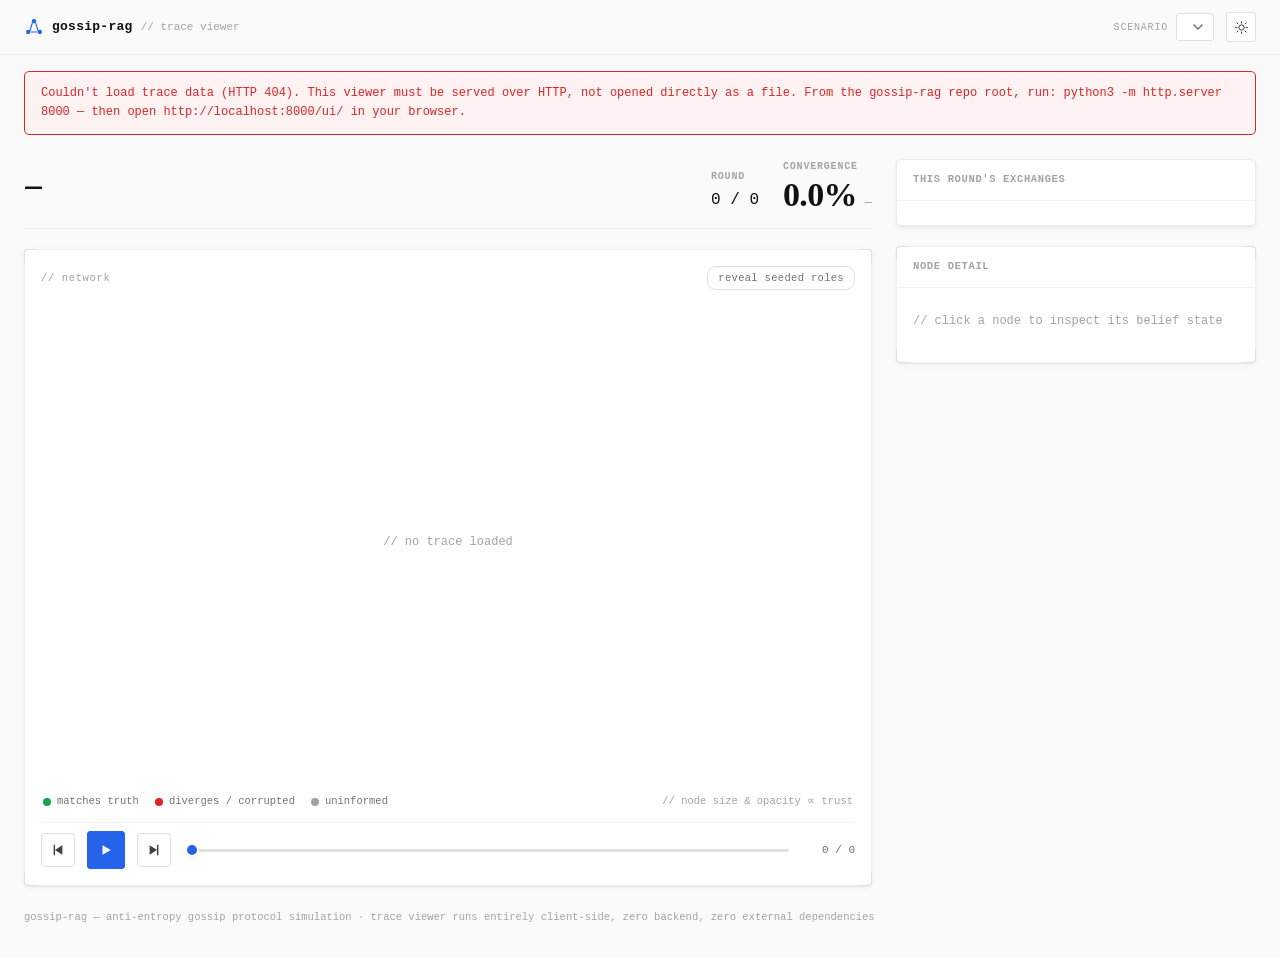
==== ui/index.html @ 041054b6 "Static web trace viewer: vanilla JS/Canvas force-directed graph, zero dependencies" ====
<!DOCTYPE html>
<html lang="en">
<head>
<meta charset="UTF-8" />
<meta name="viewport" content="width=device-width, initial-scale=1" />
<title>gossip-rag — trace viewer</title>
<meta name="description" content="Animated, explorable visualization of anti-entropy gossip protocol traces — watch trust-weighted reconciliation heal a peer-to-peer network toward the true fact." />
<link rel="icon" href="data:image/svg+xml,%3Csvg xmlns='http://www.w3.org/2000/svg' viewBox='0 0 24 24'%3E%3Ccircle cx='5' cy='18' r='2.6' fill='%232563eb'/%3E%3Ccircle cx='19' cy='18' r='2.6' fill='%232563eb'/%3E%3Ccircle cx='12' cy='5' r='2.6' fill='%232563eb'/%3E%3Cpath d='M7 17l3-10M17 17l-3-10M8 18h8' stroke='%232563eb' stroke-width='1.4' fill='none'/%3E%3C/svg%3E" />
<link rel="stylesheet" href="style.css" />
<script>
  // Set the theme before first paint to avoid a flash of the wrong theme.
  // Manual toggle (below, in app.js) persists the override to localStorage;
  // absent an override, this follows the OS-level prefers-color-scheme.
  (function () {
    try {
      var stored = localStorage.getItem("gossiprag-theme");
      var theme = stored || (window.matchMedia("(prefers-color-scheme: dark)").matches ? "dark" : "light");
      document.documentElement.setAttribute("data-theme", theme);
    } catch (e) {
      /* localStorage unavailable (e.g. file:// in some browsers) — fall back silently */
    }
  })();
</script>
</head>
<body>
<div class="app">

  <header class="topbar">
    <div class="topbar__brand">
      <svg class="topbar__mark" width="20" height="20" viewBox="0 0 24 24" aria-hidden="true">
        <circle cx="5" cy="18" r="2.6" fill="currentColor" />
        <circle cx="19" cy="18" r="2.6" fill="currentColor" />
        <circle cx="12" cy="5" r="2.6" fill="currentColor" />
        <path d="M7 17l3-10M17 17l-3-10M8 18h8" stroke="currentColor" stroke-width="1.4" fill="none" />
      </svg>
      <span class="topbar__name">gossip-rag</span>
      <span class="topbar__tagline">// trace viewer</span>
    </div>
    <div class="topbar__controls">
      <label class="scenario-picker">
        <span class="scenario-picker__label">scenario</span>
        <select id="scenarioSelect" class="scenario-picker__select" aria-label="Choose scenario trace"></select>
      </label>
      <button id="themeToggle" class="icon-btn" type="button" aria-label="Toggle light/dark theme" title="Toggle theme (t)">
        <svg class="icon-sun" viewBox="0 0 24 24" aria-hidden="true">
          <circle cx="12" cy="12" r="4.2" fill="none" stroke="currentColor" stroke-width="1.6" />
          <g stroke="currentColor" stroke-width="1.6" stroke-linecap="round">
            <path d="M12 2.5v2.4M12 19.1v2.4M4.6 4.6l1.7 1.7M17.7 17.7l1.7 1.7M2.5 12h2.4M19.1 12h2.4M4.6 19.4l1.7-1.7M17.7 6.3l1.7-1.7" />
          </g>
        </svg>
        <svg class="icon-moon" viewBox="0 0 24 24" aria-hidden="true">
          <path d="M20 14.2A8.3 8.3 0 1 1 9.8 4a6.6 6.6 0 0 0 10.2 10.2z" fill="none" stroke="currentColor" stroke-width="1.6" stroke-linejoin="round" />
        </svg>
      </button>
    </div>
  </header>

  <div id="errorBanner" class="error-banner" hidden role="alert">
    <span id="errorBannerText"></span>
  </div>

  <main class="layout">
    <section class="col-main">

      <div class="statsbar">
        <div class="statsbar__meta">
          <h1 class="statsbar__title" id="scenarioTitle">—</h1>
          <p class="statsbar__desc" id="scenarioDesc"></p>
          <p class="statsbar__claim" id="scenarioClaim"></p>
          <p class="statsbar__caption" id="scenarioCaption"></p>
        </div>
        <div class="statsbar__readout">
          <div class="stat">
            <span class="stat__label">round</span>
            <span class="stat__value" id="roundValue">0 / 0</span>
          </div>
          <div class="stat stat--big">
            <span class="stat__label">convergence</span>
            <div class="stat__row">
              <span class="stat__value--display" id="convergenceValue">0.0%</span>
              <span class="trend trend--neutral" id="trendValue">—</span>
            </div>
          </div>
        </div>
      </div>

      <section class="graph-panel bracket-frame" aria-label="Gossip network graph">
        <i class="bf-corner bf-corner--tl" aria-hidden="true"></i>
        <i class="bf-corner bf-corner--tr" aria-hidden="true"></i>
        <i class="bf-corner bf-corner--bl" aria-hidden="true"></i>
        <i class="bf-corner bf-corner--br" aria-hidden="true"></i>

        <div class="graph-panel__head">
          <span class="graph-panel__label">// network</span>
          <button id="revealBtn" class="chip-btn" type="button" aria-pressed="false">reveal seeded roles</button>
        </div>

        <div class="graph-panel__canvas-wrap">
          <canvas id="graphCanvas" role="img" aria-label="Gossip network graph, no trace loaded yet"></canvas>
          <div class="graph-panel__loading" id="graphLoading">loading trace…</div>
        </div>

        <div class="legend">
          <span class="legend__item"><i class="legend__dot legend__dot--green"></i>matches truth</span>
          <span class="legend__item"><i class="legend__dot legend__dot--red"></i>diverges / corrupted</span>
          <span class="legend__item"><i class="legend__dot legend__dot--gray"></i>uninformed</span>
          <span class="legend__note">// node size &amp; opacity ∝ trust</span>
        </div>

        <div class="transport">
          <button id="stepBackBtn" class="transport__btn" type="button" aria-label="Step back one round">
            <svg viewBox="0 0 16 16" aria-hidden="true"><rect x="3" y="2" width="1.6" height="12" fill="currentColor" /><path d="M13 2.5v11L4.5 8z" fill="currentColor" /></svg>
          </button>
          <button id="playBtn" class="transport__btn transport__btn--primary" type="button" aria-label="Play" aria-pressed="false">
            <svg id="playIcon" viewBox="0 0 16 16" aria-hidden="true"><path d="M4 2.5v11L13.5 8z" fill="currentColor" /></svg>
            <svg id="pauseIcon" viewBox="0 0 16 16" aria-hidden="true" hidden><rect x="3.5" y="2.5" width="3" height="11" fill="currentColor" /><rect x="9.5" y="2.5" width="3" height="11" fill="currentColor" /></svg>
          </button>
          <button id="stepFwdBtn" class="transport__btn" type="button" aria-label="Step forward one round">
            <svg viewBox="0 0 16 16" aria-hidden="true"><rect x="11.4" y="2" width="1.6" height="12" fill="currentColor" /><path d="M3 2.5v11L11.5 8z" fill="currentColor" /></svg>
          </button>
          <input id="scrubInput" class="transport__scrub" type="range" min="0" max="0" step="1" value="0" aria-label="Scrub to round" />
          <span class="transport__roundlabel" id="transportRoundLabel">0 / 0</span>
        </div>
      </section>
    </section>

    <aside class="col-side">
      <section class="round-log card">
        <div class="card__head">
          <span class="card__label">this round's exchanges</span>
        </div>
        <ol class="round-log__list" id="roundLogList"></ol>
      </section>

      <section class="detail-panel bracket-frame">
        <i class="bf-corner bf-corner--tl" aria-hidden="true"></i>
        <i class="bf-corner bf-corner--tr" aria-hidden="true"></i>
        <i class="bf-corner bf-corner--bl" aria-hidden="true"></i>
        <i class="bf-corner bf-corner--br" aria-hidden="true"></i>
        <div class="card__head">
          <span class="card__label">node detail</span>
          <button id="detailCloseBtn" class="icon-btn" type="button" aria-label="Close node detail" hidden>
            <svg viewBox="0 0 16 16" aria-hidden="true"><path d="M3.5 3.5l9 9M12.5 3.5l-9 9" stroke="currentColor" stroke-width="1.6" stroke-linecap="round" /></svg>
          </button>
        </div>
        <div class="detail-panel__body" id="detailBody">
          <p class="detail-empty">// click a node to inspect its belief state</p>
        </div>
      </section>
    </aside>
  </main>

  <p class="footer">gossip-rag — anti-entropy gossip protocol simulation · trace viewer runs entirely client-side, zero backend, zero external dependencies</p>
</div>

<script src="force-layout.js"></script>
<script src="graph-view.js"></script>
<script src="app.js"></script>
</body>
</html>
---- ui/style.css ----
/* ==========================================================================
   gossip-rag trace viewer — "Calm Console" design language
   Tokens below are reused verbatim from the companion portfolio site this
   project pairs with. Quiet, restrained, instrument-panel aesthetic:
   thin hairlines, muted semantic color, no gradients/glow/bounce.
   ========================================================================== */

:root {
  --font-sans: "Inter", -apple-system, BlinkMacSystemFont, system-ui, sans-serif;
  --font-display: "Fraunces", "Iowan Old Style", Georgia, serif;
  --font-mono: "JetBrains Mono", ui-monospace, "SF Mono", Menlo, monospace;

  --bg: #fafafa; --bg-2: #f4f5f7; --surface: #ffffff; --surface-2: #f5f5f5;
  --border: #ebebeb; --border-strong: #e0e0e0; --line: #f0f0f0;
  --text: #111111; --text-2: #404040; --text-3: #737373; --text-4: #a3a3a3;
  --accent: #2563eb; --accent-hover: #1d4ed8; --accent-subtle: #dbeafe; --accent-ghost: rgba(37,99,235,0.08);
  --green: #16a34a; --green-subtle: #f0fdf4;
  --amber: #b45309; --amber-subtle: #fef8ec;
  --red: #dc2626; --red-subtle: #fef2f2;
  --radius: 5px; --radius-sm: 3px; --radius-lg: 9px;
  --shadow-sm: 0 1px 2px rgba(17,17,17,0.04), 0 2px 6px rgba(17,17,17,0.05);

  /* spacing scale — not part of the shared token set, defined locally for
     internal rhythm/consistency across this app's own layout */
  --space-1: 4px; --space-2: 8px; --space-3: 12px; --space-4: 16px;
  --space-5: 20px; --space-6: 24px; --space-8: 32px;

  --t-fast: 150ms ease-out;
  --t-med: 220ms ease-out;
}

html[data-theme="dark"] {
  --bg: #0c0d10; --bg-2: #0e0f13; --surface: #15161b; --surface-2: #1a1c22;
  --border: #262932; --border-strong: #333743; --line: #20232b;
  --text: #f2f3f5; --text-2: #c3c7d0; --text-3: #9297a3; --text-4: #666b77;
  --accent: #6191ff; --accent-hover: #83a8ff; --accent-subtle: rgba(97,145,255,0.16); --accent-ghost: rgba(97,145,255,0.1);
  --green: #4ade80; --green-subtle: rgba(74,222,128,0.12);
  --amber: #fbbf24; --amber-subtle: rgba(251,191,36,0.12);
  --red: #f87171; --red-subtle: rgba(248,113,113,0.12);
  --shadow-sm: 0 1px 3px rgba(0,0,0,0.4);
}

/* Respect prefers-color-scheme by default when the user hasn't overridden
   via the toggle (inline boot script sets data-theme before first paint;
   this block only matters if JS is unavailable). */
@media (prefers-color-scheme: dark) {
  :root:not([data-theme="light"]) {
    --bg: #0c0d10; --bg-2: #0e0f13; --surface: #15161b; --surface-2: #1a1c22;
    --border: #262932; --border-strong: #333743; --line: #20232b;
    --text: #f2f3f5; --text-2: #c3c7d0; --text-3: #9297a3; --text-4: #666b77;
    --accent: #6191ff; --accent-hover: #83a8ff; --accent-subtle: rgba(97,145,255,0.16); --accent-ghost: rgba(97,145,255,0.1);
    --green: #4ade80; --green-subtle: rgba(74,222,128,0.12);
    --amber: #fbbf24; --amber-subtle: rgba(251,191,36,0.12);
    --red: #f87171; --red-subtle: rgba(248,113,113,0.12);
    --shadow-sm: 0 1px 3px rgba(0,0,0,0.4);
  }
}

/* ==========================================================================
   Reset + base
   ========================================================================== */

*, *::before, *::after { box-sizing: border-box; }
html, body { height: 100%; }
body {
  margin: 0;
  background: var(--bg);
  color: var(--text);
  font-family: var(--font-sans);
  font-size: 14px;
  line-height: 1.5;
  -webkit-font-smoothing: antialiased;
  transition: background var(--t-med), color var(--t-med);
}
h1, h2, h3, p, ol, ul { margin: 0; }
button, select, input { font-family: inherit; color: inherit; }
button { cursor: pointer; }

/* The `hidden` attribute must always win over component display classes —
   without this, any ".foo[hidden]" element where .foo sets its own
   `display` ties the UA [hidden] rule on specificity and (being
   author-origin) beats it, silently un-hiding the element. */
[hidden] { display: none !important; }
svg { display: block; }

:focus-visible {
  outline: 2px solid var(--accent);
  outline-offset: 2px;
}

/* ==========================================================================
   Topbar
   ========================================================================== */

.topbar {
  position: sticky;
  top: 0;
  z-index: 20;
  display: flex;
  align-items: center;
  justify-content: space-between;
  gap: var(--space-4);
  padding: var(--space-3) var(--space-6);
  background: var(--bg);
  border-bottom: 1px solid var(--border);
}

.topbar__brand { display: flex; align-items: baseline; gap: var(--space-2); }
.topbar__mark { color: var(--accent); flex-shrink: 0; align-self: center; }
.topbar__name {
  font-family: var(--font-mono);
  font-weight: 600;
  font-size: 13px;
  letter-spacing: 0.02em;
  color: var(--text);
}
.topbar__tagline {
  font-family: var(--font-mono);
  font-size: 11px;
  color: var(--text-4);
}

.topbar__controls { display: flex; align-items: center; gap: var(--space-3); min-width: 0; flex-shrink: 1; }

.scenario-picker { display: flex; align-items: center; gap: var(--space-2); min-width: 0; }
.scenario-picker__label {
  font-family: var(--font-mono);
  font-size: 10px;
  letter-spacing: 0.08em;
  text-transform: uppercase;
  color: var(--text-4);
  flex-shrink: 0;
}
.scenario-picker__select {
  appearance: none; -webkit-appearance: none;
  background-color: var(--surface);
  background-image: url("data:image/svg+xml,%3Csvg xmlns='http://www.w3.org/2000/svg' width='10' height='6'%3E%3Cpath d='M1 1l4 4 4-4' stroke='%23737373' stroke-width='1.5' fill='none' stroke-linecap='round' stroke-linejoin='round'/%3E%3C/svg%3E");
  background-repeat: no-repeat;
  background-position: right 10px center;
  border: 1px solid var(--border-strong);
  border-radius: var(--radius-sm);
  padding: 6px 26px 6px 10px;
  font-family: var(--font-mono);
  font-size: 12px;
  color: var(--text);
  width: 100%;
  min-width: 0;
  max-width: 280px;
  overflow: hidden;
  white-space: nowrap;
  text-overflow: ellipsis;
  transition: border-color var(--t-fast);
}
@media (max-width: 640px) {
  .scenario-picker__select { max-width: 150px; }
  .topbar__tagline { display: none; }
}
.scenario-picker__select:hover { border-color: var(--text-4); }

.icon-btn {
  display: inline-flex;
  align-items: center;
  justify-content: center;
  width: 30px;
  height: 30px;
  background: var(--surface);
  border: 1px solid var(--border-strong);
  border-radius: var(--radius-sm);
  color: var(--text-2);
  transition: background var(--t-fast), border-color var(--t-fast), color var(--t-fast);
}
.icon-btn:hover { background: var(--surface-2); border-color: var(--text-4); color: var(--text); }
.icon-btn svg { width: 15px; height: 15px; }

.icon-moon { display: none; }
html[data-theme="dark"] .icon-sun { display: none; }
html[data-theme="dark"] .icon-moon { display: block; }

/* ==========================================================================
   Error banner
   ========================================================================== */

.error-banner {
  display: flex;
  align-items: baseline;
  gap: var(--space-2);
  margin: var(--space-4) var(--space-6) 0;
  padding: var(--space-3) var(--space-4);
  background: var(--red-subtle);
  border: 1px solid var(--red);
  border-radius: var(--radius);
  color: var(--red);
  font-family: var(--font-mono);
  font-size: 12px;
  line-height: 1.6;
}
.error-banner[hidden] { display: none; }
.error-banner strong { font-weight: 700; }

/* ==========================================================================
   Layout
   ========================================================================== */

.layout {
  display: grid;
  grid-template-columns: 1fr 360px;
  gap: var(--space-6);
  max-width: 1440px;
  margin: 0 auto;
  padding: var(--space-6);
  align-items: start;
}

.col-main { display: flex; flex-direction: column; gap: var(--space-5); min-width: 0; }
.col-side { display: flex; flex-direction: column; gap: var(--space-5); min-width: 0; }

@media (max-width: 960px) {
  .layout { grid-template-columns: 1fr; padding: var(--space-4); }
}

/* ==========================================================================
   Stats bar
   ========================================================================== */

.statsbar {
  display: flex;
  flex-wrap: wrap;
  align-items: flex-end;
  justify-content: space-between;
  gap: var(--space-6);
  padding-bottom: var(--space-4);
  border-bottom: 1px solid var(--border);
}

.statsbar__meta { min-width: 0; max-width: 620px; }
.statsbar__title {
  font-family: var(--font-sans);
  font-weight: 700;
  font-size: 19px;
  letter-spacing: -0.01em;
  color: var(--text);
}
.statsbar__desc {
  margin-top: var(--space-2);
  font-size: 13px;
  color: var(--text-2);
  line-height: 1.6;
}
.statsbar__claim {
  margin-top: var(--space-3);
  font-family: var(--font-mono);
  font-size: 11.5px;
  color: var(--text-3);
}
.statsbar__claim b { color: var(--text-2); font-weight: 500; }
.statsbar__claim .truth { color: var(--green); }
.statsbar__claim .corrupted { color: var(--red); }
.statsbar__caption {
  margin-top: var(--space-2);
  font-family: var(--font-mono);
  font-size: 10.5px;
  letter-spacing: 0.03em;
  color: var(--text-4);
}

.statsbar__readout { display: flex; align-items: flex-end; gap: var(--space-6); flex-shrink: 0; }

.stat { display: flex; flex-direction: column; gap: 4px; }
.stat__label {
  font-family: var(--font-mono);
  font-size: 10px;
  font-weight: 600;
  letter-spacing: 0.08em;
  text-transform: uppercase;
  color: var(--text-4);
}
.stat__value {
  font-family: var(--font-mono);
  font-size: 16px;
  font-weight: 500;
  color: var(--text);
  font-feature-settings: "tnum";
}
.stat--big { align-items: flex-start; }
.stat__value--display {
  font-family: var(--font-display);
  font-weight: 600;
  font-size: 34px;
  letter-spacing: -0.02em;
  line-height: 1;
  color: var(--text);
}
.stat--big .stat__row { display: flex; align-items: baseline; gap: var(--space-2); }

.trend {
  font-family: var(--font-mono);
  font-size: 12px;
  font-weight: 500;
  font-feature-settings: "tnum";
}
.trend--up { color: var(--green); }
.trend--down { color: var(--red); }
.trend--neutral { color: var(--text-4); }

/* ==========================================================================
   Bracket-frame motif — small L-shaped "scan target" corner ticks.
   Used deliberately in exactly two places (graph panel + detail panel) —
   not sprinkled everywhere.
   ========================================================================== */

.bracket-frame {
  position: relative;
  background: var(--surface);
  border: 1px solid var(--line);
  border-radius: var(--radius);
  box-shadow: var(--shadow-sm);
}
.bf-corner { position: absolute; width: 14px; height: 14px; pointer-events: none; }
.bf-corner--tl { top: -1px; left: -1px; border-top: 1.5px solid var(--border-strong); border-left: 1.5px solid var(--border-strong); border-top-left-radius: 4px; }
.bf-corner--tr { top: -1px; right: -1px; border-top: 1.5px solid var(--border-strong); border-right: 1.5px solid var(--border-strong); border-top-right-radius: 4px; }
.bf-corner--bl { bottom: -1px; left: -1px; border-bottom: 1.5px solid var(--border-strong); border-left: 1.5px solid var(--border-strong); border-bottom-left-radius: 4px; }
.bf-corner--br { bottom: -1px; right: -1px; border-bottom: 1.5px solid var(--border-strong); border-right: 1.5px solid var(--border-strong); border-bottom-right-radius: 4px; }

/* ==========================================================================
   Graph panel
   ========================================================================== */

.graph-panel { padding: var(--space-4); display: flex; flex-direction: column; gap: var(--space-3); }

.graph-panel__head { display: flex; align-items: center; justify-content: space-between; gap: var(--space-3); }
.graph-panel__label {
  font-family: var(--font-mono);
  font-size: 10.5px;
  letter-spacing: 0.06em;
  color: var(--text-4);
}

.chip-btn {
  display: inline-flex;
  align-items: center;
  gap: 6px;
  padding: 5px 10px;
  background: var(--surface);
  border: 1px solid var(--border-strong);
  border-radius: var(--radius-lg);
  font-family: var(--font-mono);
  font-size: 10.5px;
  letter-spacing: 0.03em;
  color: var(--text-3);
  transition: background var(--t-fast), border-color var(--t-fast), color var(--t-fast);
}
.chip-btn:hover { border-color: var(--text-4); color: var(--text-2); }
.chip-btn[aria-pressed="true"] {
  background: var(--accent-ghost);
  border-color: var(--accent);
  color: var(--accent);
}

.graph-panel__canvas-wrap {
  position: relative;
  width: 100%;
  height: 480px;
  border-radius: var(--radius-sm);
  overflow: hidden;
  background: var(--surface);
}
#graphCanvas { display: block; width: 100%; height: 100%; }

@media (max-width: 960px) {
  .graph-panel__canvas-wrap { height: 380px; }
}

.graph-panel__loading {
  position: absolute;
  inset: 0;
  display: flex;
  align-items: center;
  justify-content: center;
  font-family: var(--font-mono);
  font-size: 11px;
  letter-spacing: 0.05em;
  color: var(--text-4);
  background: var(--surface);
  animation: softPulse 1.4s ease-in-out infinite;
}
.graph-panel__loading[hidden] { display: none; }

@keyframes softPulse { 0%, 100% { opacity: 0.5; } 50% { opacity: 1; } }

/* legend */
.legend { display: flex; flex-wrap: wrap; align-items: center; gap: var(--space-4); padding: 0 2px; }
.legend__item {
  display: inline-flex;
  align-items: center;
  gap: 6px;
  font-family: var(--font-mono);
  font-size: 10.5px;
  color: var(--text-3);
}
.legend__dot { width: 8px; height: 8px; border-radius: 50%; flex-shrink: 0; }
.legend__dot--green { background: var(--green); }
.legend__dot--red { background: var(--red); }
.legend__dot--gray { background: var(--text-4); }
.legend__note { margin-left: auto; font-family: var(--font-mono); font-size: 10.5px; color: var(--text-4); }

/* ==========================================================================
   Transport (playback controls)
   ========================================================================== */

.transport { display: flex; align-items: center; gap: var(--space-3); padding-top: var(--space-2); border-top: 1px solid var(--line); }

.transport__btn {
  display: inline-flex;
  align-items: center;
  justify-content: center;
  width: 34px;
  height: 34px;
  flex-shrink: 0;
  background: var(--surface);
  border: 1px solid var(--border-strong);
  border-radius: var(--radius-sm);
  color: var(--text-2);
  transition: background var(--t-fast), border-color var(--t-fast), transform var(--t-fast);
}
.transport__btn:hover:not(:disabled) { background: var(--surface-2); border-color: var(--text-4); }
.transport__btn:active:not(:disabled) { transform: scale(0.94); }
.transport__btn:disabled { opacity: 0.35; cursor: default; }
.transport__btn svg { width: 14px; height: 14px; }

.transport__btn--primary {
  width: 38px; height: 38px;
  background: var(--accent);
  border-color: var(--accent);
  color: #fff;
}
.transport__btn--primary:hover:not(:disabled) { background: var(--accent-hover); border-color: var(--accent-hover); }

.transport__scrub {
  flex: 1;
  min-width: 0;
  -webkit-appearance: none;
  appearance: none;
  height: 3px;
  background: var(--border-strong);
  border-radius: 2px;
  outline-offset: 6px;
}
.transport__scrub::-webkit-slider-thumb {
  -webkit-appearance: none;
  width: 14px; height: 14px;
  border-radius: 50%;
  background: var(--accent);
  border: 2px solid var(--surface);
  box-shadow: var(--shadow-sm);
  cursor: pointer;
  transition: transform var(--t-fast);
}
.transport__scrub::-webkit-slider-thumb:hover { transform: scale(1.15); }
.transport__scrub::-moz-range-thumb {
  width: 14px; height: 14px;
  border-radius: 50%;
  background: var(--accent);
  border: 2px solid var(--surface);
  box-shadow: var(--shadow-sm);
  cursor: pointer;
}
.transport__scrub::-moz-range-track { height: 3px; background: var(--border-strong); border-radius: 2px; }

.transport__roundlabel {
  flex-shrink: 0;
  font-family: var(--font-mono);
  font-size: 11px;
  color: var(--text-3);
  min-width: 52px;
  text-align: right;
  font-feature-settings: "tnum";
}

/* ==========================================================================
   Cards (round log / detail panel shared chrome)
   ========================================================================== */

.card { background: var(--surface); border: 1px solid var(--border); border-radius: var(--radius); box-shadow: var(--shadow-sm); }

.card__head {
  display: flex;
  align-items: center;
  justify-content: space-between;
  gap: var(--space-2);
  padding: var(--space-3) var(--space-4);
  border-bottom: 1px solid var(--line);
}
.card__label {
  font-family: var(--font-mono);
  font-size: 10.5px;
  font-weight: 600;
  letter-spacing: 0.06em;
  text-transform: uppercase;
  color: var(--text-4);
}

/* ==========================================================================
   Round log
   ========================================================================== */

.round-log__list { list-style: none; padding: var(--space-2) var(--space-4) var(--space-4); display: flex; flex-direction: column; gap: var(--space-3); max-height: 220px; overflow-y: auto; }
.round-log__item { display: flex; flex-direction: column; gap: 2px; }
.round-log__edge {
  font-family: var(--font-mono);
  font-size: 11.5px;
  font-weight: 600;
  color: var(--text);
}
.round-log__outcome { font-size: 12px; color: var(--text-3); line-height: 1.5; }
.round-log__empty { padding: var(--space-2) var(--space-4) var(--space-4); font-family: var(--font-mono); font-size: 11.5px; color: var(--text-4); }

/* ==========================================================================
   Detail panel
   ========================================================================== */

.detail-panel { display: flex; flex-direction: column; }
.detail-panel__body { padding: var(--space-4); display: flex; flex-direction: column; gap: var(--space-4); }

.detail-empty {
  font-family: var(--font-mono);
  font-size: 12px;
  color: var(--text-4);
  padding: var(--space-2) 0 var(--space-4);
}

.detail-id-row { display: flex; align-items: center; justify-content: space-between; }
.detail-id { font-family: var(--font-mono); font-weight: 700; font-size: 20px; color: var(--text); }
.detail-role { font-family: var(--font-mono); font-size: 10.5px; letter-spacing: 0.04em; color: var(--text-4); text-transform: uppercase; }

.detail-value-block { display: flex; flex-direction: column; gap: 6px; }
.detail-label { font-family: var(--font-mono); font-size: 10px; letter-spacing: 0.08em; text-transform: uppercase; color: var(--text-4); }
.badge {
  display: inline-flex;
  align-self: flex-start;
  align-items: center;
  padding: 4px 10px;
  border-radius: var(--radius-sm);
  font-family: var(--font-mono);
  font-size: 13px;
  font-weight: 500;
}
.badge--green { background: var(--green-subtle); color: var(--green); }
.badge--red { background: var(--red-subtle); color: var(--red); }
.badge--gray { background: var(--surface-2); color: var(--text-4); }

.meter-row { display: flex; flex-direction: column; gap: 6px; }
.meter-row__top { display: flex; align-items: baseline; justify-content: space-between; }
.meter-row__value { font-family: var(--font-mono); font-size: 12px; color: var(--text-2); font-feature-settings: "tnum"; }
.meter { height: 5px; background: var(--surface-2); border-radius: var(--radius-sm); overflow: hidden; }
.meter__fill { height: 100%; background: var(--accent); border-radius: var(--radius-sm); transition: width var(--t-med), background var(--t-med); }

.provenance-list {
  list-style: none;
  display: flex;
  flex-direction: column;
  gap: 8px;
  border-left: 1.5px solid var(--line);
  padding-left: var(--space-3);
}
.provenance-list li {
  display: flex;
  gap: 8px;
  font-size: 12px;
  color: var(--text-2);
  line-height: 1.5;
}
.provenance-list .idx {
  font-family: var(--font-mono);
  font-size: 10.5px;
  color: var(--accent);
  flex-shrink: 0;
  min-width: 16px;
}

.detail-docs { display: flex; flex-direction: column; gap: 4px; }
.detail-docs__item { font-family: var(--font-mono); font-size: 11.5px; color: var(--text-3); }

/* ==========================================================================
   Footer
   ========================================================================== */

.footer {
  max-width: 1440px;
  margin: 0 auto;
  padding: 0 var(--space-6) var(--space-8);
  font-family: var(--font-mono);
  font-size: 10.5px;
  color: var(--text-4);
}

/* ==========================================================================
   Reduced motion
   ========================================================================== */

@media (prefers-reduced-motion: reduce) {
  * { animation-duration: 0.01ms !important; animation-iteration-count: 1 !important; transition-duration: 0.01ms !important; }
}
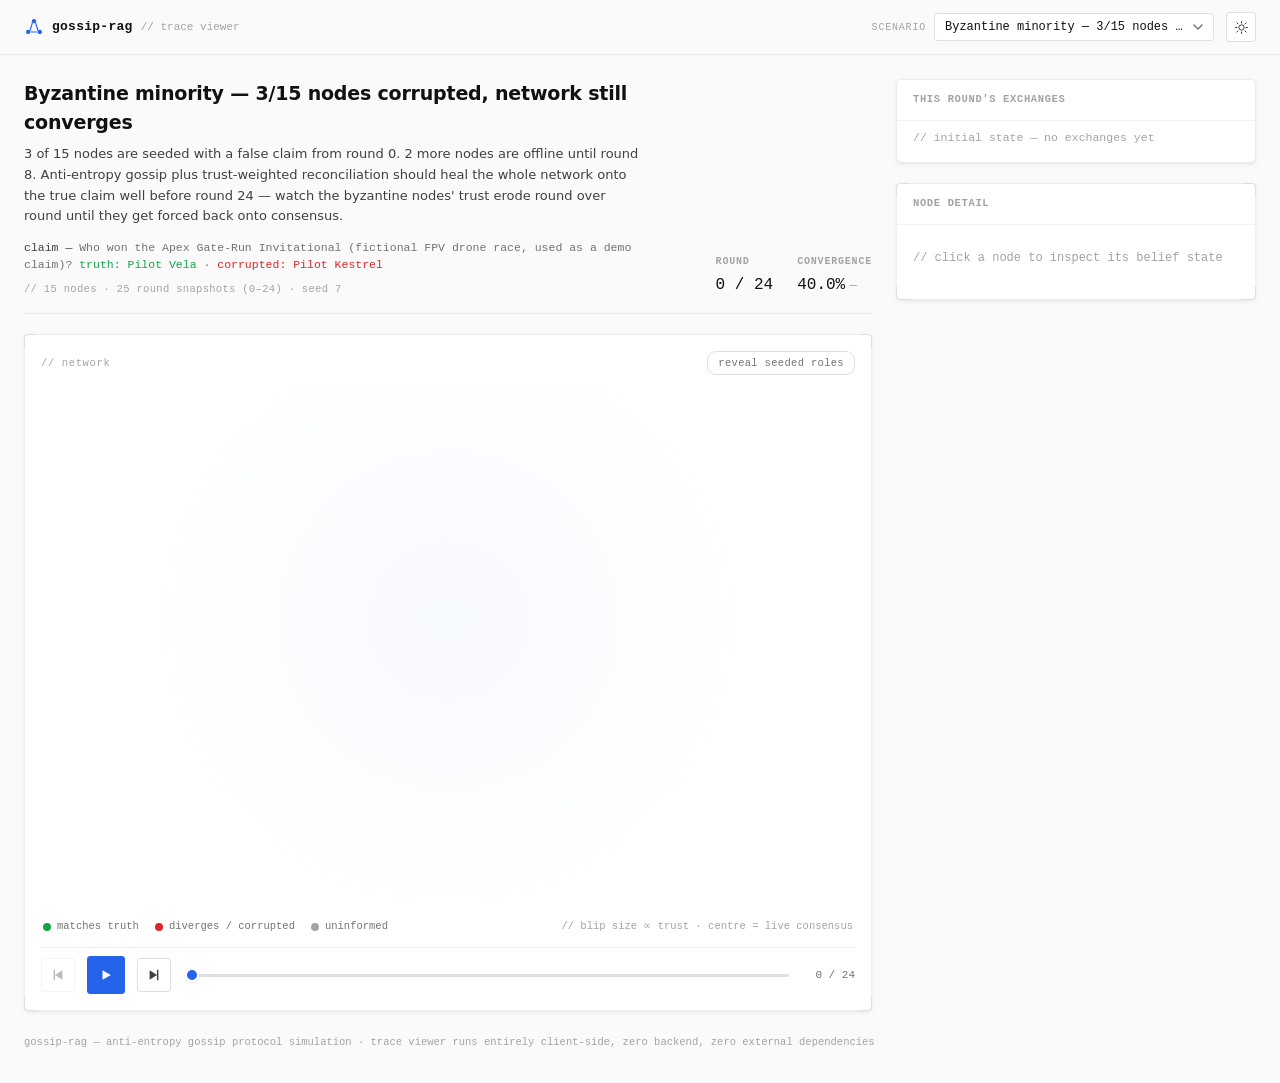
==== commit 709d7e2e: "Redesign the trace viewer as a consensus scope Replace the force-directed blob with a radial surveil" ====
--- a/ui/index.html
+++ b/ui/index.html
@@ -74,10 +74,10 @@
             <span class="stat__label">round</span>
             <span class="stat__value" id="roundValue">0 / 0</span>
           </div>
-          <div class="stat stat--big">
+          <div class="stat">
             <span class="stat__label">convergence</span>
             <div class="stat__row">
-              <span class="stat__value--display" id="convergenceValue">0.0%</span>
+              <span class="stat__value" id="convergenceValue">0.0%</span>
               <span class="trend trend--neutral" id="trendValue">—</span>
             </div>
           </div>
@@ -104,7 +104,7 @@
           <span class="legend__item"><i class="legend__dot legend__dot--green"></i>matches truth</span>
           <span class="legend__item"><i class="legend__dot legend__dot--red"></i>diverges / corrupted</span>
           <span class="legend__item"><i class="legend__dot legend__dot--gray"></i>uninformed</span>
-          <span class="legend__note">// node size &amp; opacity ∝ trust</span>
+          <span class="legend__note">// blip size ∝ trust · centre = live consensus</span>
         </div>
 
         <div class="transport">
@@ -153,7 +153,6 @@
   <p class="footer">gossip-rag — anti-entropy gossip protocol simulation · trace viewer runs entirely client-side, zero backend, zero external dependencies</p>
 </div>
 
-<script src="force-layout.js"></script>
 <script src="graph-view.js"></script>
 <script src="app.js"></script>
 </body>
--- a/ui/style.css
+++ b/ui/style.css
@@ -359,10 +359,12 @@
 .graph-panel__canvas-wrap {
   position: relative;
   width: 100%;
-  height: 480px;
+  height: 520px;
   border-radius: var(--radius-sm);
   overflow: hidden;
-  background: var(--surface);
+  background:
+    radial-gradient(circle at 50% 45%, color-mix(in srgb, var(--accent) 4%, transparent), transparent 60%),
+    var(--surface);
 }
 #graphCanvas { display: block; width: 100%; height: 100%; }
 
@@ -512,7 +514,21 @@
   color: var(--text);
 }
 .round-log__outcome { font-size: 12px; color: var(--text-3); line-height: 1.5; }
-.round-log__empty { padding: var(--space-2) var(--space-4) var(--space-4); font-family: var(--font-mono); font-size: 11.5px; color: var(--text-4); }
+.round-log__empty { font-family: var(--font-mono); font-size: 11.5px; color: var(--text-4); }
+
+/* meaningful changes get a leading colored dot + a slightly stronger row */
+.round-log__item--change { position: relative; padding-left: 16px; }
+.round-log__item--change .round-log__dot {
+  position: absolute; left: 2px; top: 5px; width: 7px; height: 7px; border-radius: 50%;
+}
+.round-log__item--adopt .round-log__dot,
+.round-log__item--switch .round-log__dot,
+.round-log__item--forced .round-log__dot { background: var(--green); }
+.round-log__item--switch .round-log__dot { box-shadow: 0 0 0 2px color-mix(in srgb, var(--green) 30%, transparent); }
+.round-log__item--change .round-log__outcome { color: var(--text-2); }
+.round-log__item--reject { padding-left: 16px; opacity: 0.72; }
+.round-log__item--reject .round-log__edge { color: var(--text-3); font-weight: 500; }
+.round-log__summary { font-family: var(--font-mono); font-size: 11px; color: var(--text-4); padding-top: 2px; }
 
 /* ==========================================================================
    Detail panel
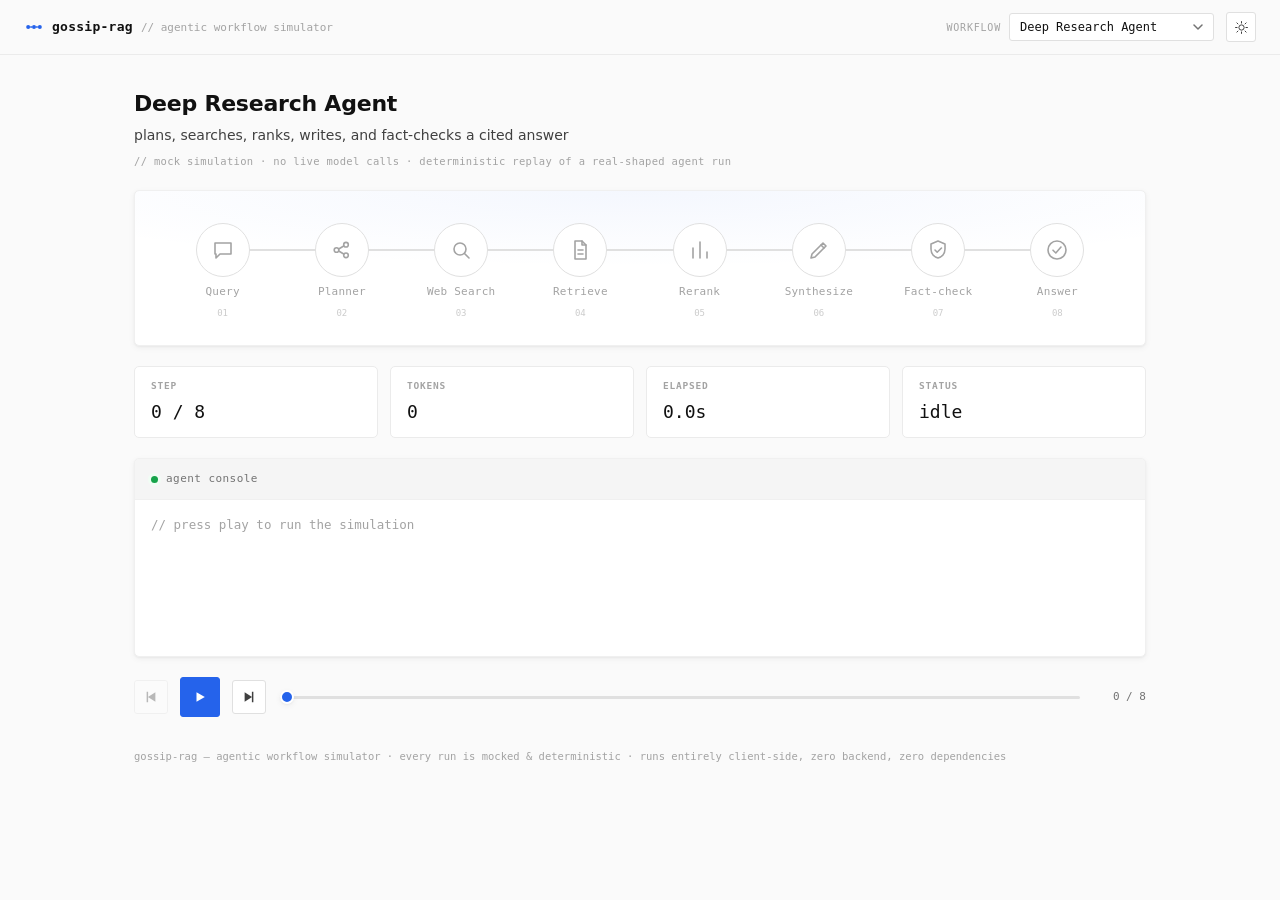
==== commit 9b17bf00: "Pivot to an agentic-AI workflow simulator Replace the abstract network/consensus visualization with " ====
--- a/ui/index.html
+++ b/ui/index.html
@@ -3,22 +3,17 @@
 <head>
 <meta charset="UTF-8" />
 <meta name="viewport" content="width=device-width, initial-scale=1" />
-<title>gossip-rag — trace viewer</title>
-<meta name="description" content="Animated, explorable visualization of anti-entropy gossip protocol traces — watch trust-weighted reconciliation heal a peer-to-peer network toward the true fact." />
-<link rel="icon" href="data:image/svg+xml,%3Csvg xmlns='http://www.w3.org/2000/svg' viewBox='0 0 24 24'%3E%3Ccircle cx='5' cy='18' r='2.6' fill='%232563eb'/%3E%3Ccircle cx='19' cy='18' r='2.6' fill='%232563eb'/%3E%3Ccircle cx='12' cy='5' r='2.6' fill='%232563eb'/%3E%3Cpath d='M7 17l3-10M17 17l-3-10M8 18h8' stroke='%232563eb' stroke-width='1.4' fill='none'/%3E%3C/svg%3E" />
+<title>gossip-rag — agentic workflow simulator</title>
+<meta name="description" content="A mock agentic-AI workflow simulator: watch real-shaped agent pipelines (deep research, RAG Q&A, multi-agent code review) execute step by step. Fully mocked — no live model calls — deterministic replay." />
+<link rel="icon" href="data:image/svg+xml,%3Csvg xmlns='http://www.w3.org/2000/svg' viewBox='0 0 24 24'%3E%3Ccircle cx='5' cy='12' r='2.4' fill='%232563eb'/%3E%3Ccircle cx='12' cy='12' r='2.4' fill='%232563eb'/%3E%3Ccircle cx='19' cy='12' r='2.4' fill='%232563eb'/%3E%3Cpath d='M7.4 12h2.2M14.4 12h2.2' stroke='%232563eb' stroke-width='1.6'/%3E%3C/svg%3E" />
 <link rel="stylesheet" href="style.css" />
 <script>
-  // Set the theme before first paint to avoid a flash of the wrong theme.
-  // Manual toggle (below, in app.js) persists the override to localStorage;
-  // absent an override, this follows the OS-level prefers-color-scheme.
   (function () {
     try {
       var stored = localStorage.getItem("gossiprag-theme");
       var theme = stored || (window.matchMedia("(prefers-color-scheme: dark)").matches ? "dark" : "light");
       document.documentElement.setAttribute("data-theme", theme);
-    } catch (e) {
-      /* localStorage unavailable (e.g. file:// in some browsers) — fall back silently */
-    }
+    } catch (e) {}
   })();
 </script>
 </head>
@@ -28,18 +23,18 @@
   <header class="topbar">
     <div class="topbar__brand">
       <svg class="topbar__mark" width="20" height="20" viewBox="0 0 24 24" aria-hidden="true">
-        <circle cx="5" cy="18" r="2.6" fill="currentColor" />
-        <circle cx="19" cy="18" r="2.6" fill="currentColor" />
-        <circle cx="12" cy="5" r="2.6" fill="currentColor" />
-        <path d="M7 17l3-10M17 17l-3-10M8 18h8" stroke="currentColor" stroke-width="1.4" fill="none" />
+        <circle cx="5" cy="12" r="2.4" fill="currentColor" />
+        <circle cx="12" cy="12" r="2.4" fill="currentColor" />
+        <circle cx="19" cy="12" r="2.4" fill="currentColor" />
+        <path d="M7.4 12h2.2M14.4 12h2.2" stroke="currentColor" stroke-width="1.6" />
       </svg>
       <span class="topbar__name">gossip-rag</span>
-      <span class="topbar__tagline">// trace viewer</span>
+      <span class="topbar__tagline">// agentic workflow simulator</span>
     </div>
     <div class="topbar__controls">
       <label class="scenario-picker">
-        <span class="scenario-picker__label">scenario</span>
-        <select id="scenarioSelect" class="scenario-picker__select" aria-label="Choose scenario trace"></select>
+        <span class="scenario-picker__label">workflow</span>
+        <select id="workflowSelect" class="scenario-picker__select" aria-label="Choose workflow"></select>
       </label>
       <button id="themeToggle" class="icon-btn" type="button" aria-label="Toggle light/dark theme" title="Toggle theme (t)">
         <svg class="icon-sun" viewBox="0 0 24 24" aria-hidden="true">
@@ -55,105 +50,64 @@
     </div>
   </header>
 
-  <div id="errorBanner" class="error-banner" hidden role="alert">
-    <span id="errorBannerText"></span>
-  </div>
+  <div id="errorBanner" class="error-banner" hidden role="alert"><span id="errorBannerText"></span></div>
 
-  <main class="layout">
-    <section class="col-main">
+  <main class="stage-wrap">
 
-      <div class="statsbar">
-        <div class="statsbar__meta">
-          <h1 class="statsbar__title" id="scenarioTitle">—</h1>
-          <p class="statsbar__desc" id="scenarioDesc"></p>
-          <p class="statsbar__claim" id="scenarioClaim"></p>
-          <p class="statsbar__caption" id="scenarioCaption"></p>
-        </div>
-        <div class="statsbar__readout">
-          <div class="stat">
-            <span class="stat__label">round</span>
-            <span class="stat__value" id="roundValue">0 / 0</span>
-          </div>
-          <div class="stat">
-            <span class="stat__label">convergence</span>
-            <div class="stat__row">
-              <span class="stat__value" id="convergenceValue">0.0%</span>
-              <span class="trend trend--neutral" id="trendValue">—</span>
-            </div>
-          </div>
-        </div>
-      </div>
+    <div class="wf-head">
+      <h1 class="wf-title" id="wfTitle">—</h1>
+      <p class="wf-subtitle" id="wfSubtitle"></p>
+      <p class="wf-note">// mock simulation · no live model calls · deterministic replay of a real-shaped agent run</p>
+    </div>
 
-      <section class="graph-panel bracket-frame" aria-label="Gossip network graph">
-        <i class="bf-corner bf-corner--tl" aria-hidden="true"></i>
-        <i class="bf-corner bf-corner--tr" aria-hidden="true"></i>
-        <i class="bf-corner bf-corner--bl" aria-hidden="true"></i>
-        <i class="bf-corner bf-corner--br" aria-hidden="true"></i>
-
-        <div class="graph-panel__head">
-          <span class="graph-panel__label">// network</span>
-          <button id="revealBtn" class="chip-btn" type="button" aria-pressed="false">reveal seeded roles</button>
-        </div>
-
-        <div class="graph-panel__canvas-wrap">
-          <canvas id="graphCanvas" role="img" aria-label="Gossip network graph, no trace loaded yet"></canvas>
-          <div class="graph-panel__loading" id="graphLoading">loading trace…</div>
-        </div>
-
-        <div class="legend">
-          <span class="legend__item"><i class="legend__dot legend__dot--green"></i>matches truth</span>
-          <span class="legend__item"><i class="legend__dot legend__dot--red"></i>diverges / corrupted</span>
-          <span class="legend__item"><i class="legend__dot legend__dot--gray"></i>uninformed</span>
-          <span class="legend__note">// blip size ∝ trust · centre = live consensus</span>
-        </div>
-
-        <div class="transport">
-          <button id="stepBackBtn" class="transport__btn" type="button" aria-label="Step back one round">
-            <svg viewBox="0 0 16 16" aria-hidden="true"><rect x="3" y="2" width="1.6" height="12" fill="currentColor" /><path d="M13 2.5v11L4.5 8z" fill="currentColor" /></svg>
-          </button>
-          <button id="playBtn" class="transport__btn transport__btn--primary" type="button" aria-label="Play" aria-pressed="false">
-            <svg id="playIcon" viewBox="0 0 16 16" aria-hidden="true"><path d="M4 2.5v11L13.5 8z" fill="currentColor" /></svg>
-            <svg id="pauseIcon" viewBox="0 0 16 16" aria-hidden="true" hidden><rect x="3.5" y="2.5" width="3" height="11" fill="currentColor" /><rect x="9.5" y="2.5" width="3" height="11" fill="currentColor" /></svg>
-          </button>
-          <button id="stepFwdBtn" class="transport__btn" type="button" aria-label="Step forward one round">
-            <svg viewBox="0 0 16 16" aria-hidden="true"><rect x="11.4" y="2" width="1.6" height="12" fill="currentColor" /><path d="M3 2.5v11L11.5 8z" fill="currentColor" /></svg>
-          </button>
-          <input id="scrubInput" class="transport__scrub" type="range" min="0" max="0" step="1" value="0" aria-label="Scrub to round" />
-          <span class="transport__roundlabel" id="transportRoundLabel">0 / 0</span>
-        </div>
-      </section>
+    <section class="board bracket-frame" aria-label="Workflow pipeline">
+      <i class="bf-corner bf-corner--tl" aria-hidden="true"></i>
+      <i class="bf-corner bf-corner--tr" aria-hidden="true"></i>
+      <i class="bf-corner bf-corner--bl" aria-hidden="true"></i>
+      <i class="bf-corner bf-corner--br" aria-hidden="true"></i>
+      <div class="pipeline" id="pipeline"></div>
     </section>
 
-    <aside class="col-side">
-      <section class="round-log card">
-        <div class="card__head">
-          <span class="card__label">this round's exchanges</span>
-        </div>
-        <ol class="round-log__list" id="roundLogList"></ol>
-      </section>
+    <div class="meters">
+      <div class="meter"><span class="meter__label">step</span><span class="meter__value" id="mStep">0 / 0</span></div>
+      <div class="meter"><span class="meter__label">tokens</span><span class="meter__value" id="mTokens">0</span></div>
+      <div class="meter"><span class="meter__label">elapsed</span><span class="meter__value" id="mElapsed">0.0s</span></div>
+      <div class="meter meter--status"><span class="meter__label">status</span><span class="meter__value" id="mStatus">idle</span></div>
+    </div>
 
-      <section class="detail-panel bracket-frame">
-        <i class="bf-corner bf-corner--tl" aria-hidden="true"></i>
-        <i class="bf-corner bf-corner--tr" aria-hidden="true"></i>
-        <i class="bf-corner bf-corner--bl" aria-hidden="true"></i>
-        <i class="bf-corner bf-corner--br" aria-hidden="true"></i>
-        <div class="card__head">
-          <span class="card__label">node detail</span>
-          <button id="detailCloseBtn" class="icon-btn" type="button" aria-label="Close node detail" hidden>
-            <svg viewBox="0 0 16 16" aria-hidden="true"><path d="M3.5 3.5l9 9M12.5 3.5l-9 9" stroke="currentColor" stroke-width="1.6" stroke-linecap="round" /></svg>
-          </button>
-        </div>
-        <div class="detail-panel__body" id="detailBody">
-          <p class="detail-empty">// click a node to inspect its belief state</p>
-        </div>
-      </section>
-    </aside>
+    <section class="console bracket-frame" aria-label="Agent console">
+      <i class="bf-corner bf-corner--tl" aria-hidden="true"></i>
+      <i class="bf-corner bf-corner--tr" aria-hidden="true"></i>
+      <i class="bf-corner bf-corner--bl" aria-hidden="true"></i>
+      <i class="bf-corner bf-corner--br" aria-hidden="true"></i>
+      <div class="console__head">
+        <span class="console__dot" aria-hidden="true"></span>
+        <span class="console__label">agent console</span>
+        <span class="console__meta" id="consoleMeta"></span>
+      </div>
+      <div class="console__body" id="consoleBody"></div>
+    </section>
+
+    <div class="transport">
+      <button id="stepBackBtn" class="transport__btn" type="button" aria-label="Step back">
+        <svg viewBox="0 0 16 16" aria-hidden="true"><rect x="3" y="2" width="1.7" height="12" fill="currentColor" /><path d="M13 2.5v11L4.5 8z" fill="currentColor" /></svg>
+      </button>
+      <button id="playBtn" class="transport__btn transport__btn--primary" type="button" aria-label="Play" aria-pressed="false">
+        <svg class="icon-play" viewBox="0 0 16 16" aria-hidden="true"><path d="M4 2.5v11L13.5 8z" fill="currentColor" /></svg>
+        <svg class="icon-pause" viewBox="0 0 16 16" aria-hidden="true"><rect x="3.5" y="2.5" width="3" height="11" rx="0.6" fill="currentColor" /><rect x="9.5" y="2.5" width="3" height="11" rx="0.6" fill="currentColor" /></svg>
+      </button>
+      <button id="stepFwdBtn" class="transport__btn" type="button" aria-label="Step forward">
+        <svg viewBox="0 0 16 16" aria-hidden="true"><rect x="11.3" y="2" width="1.7" height="12" fill="currentColor" /><path d="M3 2.5v11L11.5 8z" fill="currentColor" /></svg>
+      </button>
+      <input id="scrubInput" class="transport__scrub" type="range" min="0" max="0" step="1" value="0" aria-label="Scrub to step" />
+      <span class="transport__roundlabel" id="transportStepLabel">0 / 0</span>
+    </div>
   </main>
 
-  <p class="footer">gossip-rag — anti-entropy gossip protocol simulation · trace viewer runs entirely client-side, zero backend, zero external dependencies</p>
+  <p class="footer">gossip-rag — agentic workflow simulator · every run is mocked &amp; deterministic · runs entirely client-side, zero backend, zero dependencies</p>
 </div>
 
-<script src="graph-view.js"></script>
+<script src="workflows.js"></script>
 <script src="app.js"></script>
 </body>
 </html>
--- a/ui/style.css
+++ b/ui/style.css
@@ -198,114 +198,28 @@
 .error-banner strong { font-weight: 700; }
 
 /* ==========================================================================
-   Layout
-   ========================================================================== */
-
-.layout {
-  display: grid;
-  grid-template-columns: 1fr 360px;
-  gap: var(--space-6);
-  max-width: 1440px;
+   Layout — the workflow player is a single centered column
+   ========================================================================== */
+
+.stage-wrap {
+  max-width: 1060px;
   margin: 0 auto;
-  padding: var(--space-6);
-  align-items: start;
-}
-
-.col-main { display: flex; flex-direction: column; gap: var(--space-5); min-width: 0; }
-.col-side { display: flex; flex-direction: column; gap: var(--space-5); min-width: 0; }
-
-@media (max-width: 960px) {
-  .layout { grid-template-columns: 1fr; padding: var(--space-4); }
-}
-
-/* ==========================================================================
-   Stats bar
-   ========================================================================== */
-
-.statsbar {
+  padding: var(--space-8) var(--space-6);
   display: flex;
-  flex-wrap: wrap;
-  align-items: flex-end;
-  justify-content: space-between;
-  gap: var(--space-6);
-  padding-bottom: var(--space-4);
-  border-bottom: 1px solid var(--border);
-}
-
-.statsbar__meta { min-width: 0; max-width: 620px; }
-.statsbar__title {
-  font-family: var(--font-sans);
-  font-weight: 700;
-  font-size: 19px;
-  letter-spacing: -0.01em;
-  color: var(--text);
-}
-.statsbar__desc {
+  flex-direction: column;
+  gap: var(--space-5);
+}
+
+.wf-head { }
+.wf-title { font-size: 22px; font-weight: 700; letter-spacing: -0.01em; color: var(--text); }
+.wf-subtitle { margin-top: 5px; font-size: 14px; color: var(--text-2); }
+.wf-note {
   margin-top: var(--space-2);
-  font-size: 13px;
-  color: var(--text-2);
-  line-height: 1.6;
-}
-.statsbar__claim {
-  margin-top: var(--space-3);
-  font-family: var(--font-mono);
-  font-size: 11.5px;
-  color: var(--text-3);
-}
-.statsbar__claim b { color: var(--text-2); font-weight: 500; }
-.statsbar__claim .truth { color: var(--green); }
-.statsbar__claim .corrupted { color: var(--red); }
-.statsbar__caption {
-  margin-top: var(--space-2);
-  font-family: var(--font-mono);
-  font-size: 10.5px;
-  letter-spacing: 0.03em;
-  color: var(--text-4);
-}
-
-.statsbar__readout { display: flex; align-items: flex-end; gap: var(--space-6); flex-shrink: 0; }
-
-.stat { display: flex; flex-direction: column; gap: 4px; }
-.stat__label {
-  font-family: var(--font-mono);
-  font-size: 10px;
-  font-weight: 600;
-  letter-spacing: 0.08em;
-  text-transform: uppercase;
-  color: var(--text-4);
-}
-.stat__value {
-  font-family: var(--font-mono);
-  font-size: 16px;
-  font-weight: 500;
-  color: var(--text);
-  font-feature-settings: "tnum";
-}
-.stat--big { align-items: flex-start; }
-.stat__value--display {
-  font-family: var(--font-display);
-  font-weight: 600;
-  font-size: 34px;
-  letter-spacing: -0.02em;
-  line-height: 1;
-  color: var(--text);
-}
-.stat--big .stat__row { display: flex; align-items: baseline; gap: var(--space-2); }
-
-.trend {
-  font-family: var(--font-mono);
-  font-size: 12px;
-  font-weight: 500;
-  font-feature-settings: "tnum";
-}
-.trend--up { color: var(--green); }
-.trend--down { color: var(--red); }
-.trend--neutral { color: var(--text-4); }
-
-/* ==========================================================================
-   Bracket-frame motif — small L-shaped "scan target" corner ticks.
-   Used deliberately in exactly two places (graph panel + detail panel) —
-   not sprinkled everywhere.
+  font-family: var(--font-mono); font-size: 10.5px; letter-spacing: 0.03em; color: var(--text-4);
+}
+
+/* ==========================================================================
+   Bracket-frame motif — L-shaped "scan target" corner ticks
    ========================================================================== */
 
 .bracket-frame {
@@ -315,109 +229,215 @@
   border-radius: var(--radius);
   box-shadow: var(--shadow-sm);
 }
-.bf-corner { position: absolute; width: 14px; height: 14px; pointer-events: none; }
+.bf-corner { position: absolute; width: 14px; height: 14px; pointer-events: none; z-index: 2; }
 .bf-corner--tl { top: -1px; left: -1px; border-top: 1.5px solid var(--border-strong); border-left: 1.5px solid var(--border-strong); border-top-left-radius: 4px; }
 .bf-corner--tr { top: -1px; right: -1px; border-top: 1.5px solid var(--border-strong); border-right: 1.5px solid var(--border-strong); border-top-right-radius: 4px; }
 .bf-corner--bl { bottom: -1px; left: -1px; border-bottom: 1.5px solid var(--border-strong); border-left: 1.5px solid var(--border-strong); border-bottom-left-radius: 4px; }
 .bf-corner--br { bottom: -1px; right: -1px; border-bottom: 1.5px solid var(--border-strong); border-right: 1.5px solid var(--border-strong); border-bottom-right-radius: 4px; }
 
 /* ==========================================================================
-   Graph panel
-   ========================================================================== */
-
-.graph-panel { padding: var(--space-4); display: flex; flex-direction: column; gap: var(--space-3); }
-
-.graph-panel__head { display: flex; align-items: center; justify-content: space-between; gap: var(--space-3); }
-.graph-panel__label {
+   The pipeline board
+   ========================================================================== */
+
+.board {
+  padding: var(--space-8) var(--space-8) var(--space-6);
+  background:
+    radial-gradient(120% 90% at 50% 0%, color-mix(in srgb, var(--accent) 5%, transparent), transparent 55%),
+    var(--surface);
+  overflow: hidden;
+}
+@media (max-width: 720px) {
+  .board { overflow-x: auto; padding: var(--space-6) var(--space-5); }
+}
+
+.pipeline {
+  position: relative;
+  display: flex;
+  align-items: flex-start;
+  justify-content: space-between;
+  gap: var(--space-2);
+  min-width: 620px;
+  min-height: 96px;
+}
+
+/* the connecting rail + the completed-progress fill (positioned by JS) */
+.pipeline__track {
+  position: absolute;
+  height: 2px;
+  background: var(--border-strong);
+  border-radius: 2px;
+  margin-top: -1px;
+}
+.pipeline__progress {
+  position: absolute;
+  left: 0; top: 0;
+  height: 100%;
+  width: 0;
+  background: var(--accent);
+  border-radius: 2px;
+  box-shadow: 0 0 8px color-mix(in srgb, var(--accent) 45%, transparent);
+  transition: width 480ms cubic-bezier(0.4, 0, 0.2, 1);
+}
+/* the data packet that flies between stages */
+.pipeline__packet {
+  position: absolute;
+  left: 0; margin-left: -6px; margin-top: -6px;
+  width: 12px; height: 12px;
+  border-radius: 50%;
+  background: var(--accent);
+  box-shadow: 0 0 0 4px color-mix(in srgb, var(--accent) 16%, transparent), 0 0 14px 2px color-mix(in srgb, var(--accent) 55%, transparent);
+  opacity: 0;
+  transform: translateX(0);
+  transition: transform 480ms cubic-bezier(0.4, 0, 0.2, 1), opacity 220ms ease;
+}
+
+/* stage cards */
+.stage {
+  position: relative;
+  z-index: 1;
+  flex: 1 1 0;
+  min-width: 66px;
+  display: flex;
+  flex-direction: column;
+  align-items: center;
+  gap: var(--space-2);
+  text-align: center;
+}
+.stage__icon {
+  position: relative;
+  width: 54px; height: 54px;
+  display: grid; place-items: center;
+  border-radius: 50%;
+  background: var(--surface);
+  border: 1.5px solid var(--border-strong);
+  color: var(--text-4);
+  transition: color 260ms ease, border-color 260ms ease, background 260ms ease, transform 260ms ease, box-shadow 260ms ease;
+}
+.stage__icon svg { width: 24px; height: 24px; }
+.stage__label {
   font-family: var(--font-mono);
-  font-size: 10.5px;
-  letter-spacing: 0.06em;
+  font-size: 11px; letter-spacing: 0.02em; line-height: 1.3;
   color: var(--text-4);
-}
-
-.chip-btn {
-  display: inline-flex;
-  align-items: center;
-  gap: 6px;
-  padding: 5px 10px;
+  max-width: 88px;
+  transition: color 260ms ease;
+}
+.stage__step {
+  font-family: var(--font-mono); font-size: 9px; color: var(--text-4); opacity: 0.55;
+  font-feature-settings: "tnum";
+}
+
+.stage.is-active .stage__icon {
+  color: var(--accent);
+  border-color: var(--accent);
+  background: var(--accent-ghost);
+  transform: scale(1.09);
+  box-shadow: 0 0 0 5px var(--accent-ghost), 0 0 22px -2px color-mix(in srgb, var(--accent) 55%, transparent);
+}
+.stage.is-active .stage__label { color: var(--text); font-weight: 500; }
+.stage.is-active .stage__step { color: var(--accent); opacity: 1; }
+
+.stage.is-done .stage__icon { color: #fff; border-color: var(--accent); background: var(--accent); }
+.stage.is-done .stage__label { color: var(--text-2); }
+html[data-theme="dark"] .stage.is-done .stage__icon { color: var(--bg); }
+
+/* expanding ring pulse when a stage activates */
+.stage--pulse .stage__icon::after {
+  content: "";
+  position: absolute; inset: -3px;
+  border-radius: 50%;
+  border: 2px solid var(--accent);
+  animation: ringPulse 640ms ease-out forwards;
+  pointer-events: none;
+}
+@keyframes ringPulse {
+  from { transform: scale(1); opacity: 0.8; }
+  to { transform: scale(1.9); opacity: 0; }
+}
+
+/* ==========================================================================
+   Meters
+   ========================================================================== */
+
+.meters { display: flex; gap: var(--space-3); flex-wrap: wrap; }
+.meter {
+  flex: 1 1 0; min-width: 116px;
   background: var(--surface);
-  border: 1px solid var(--border-strong);
-  border-radius: var(--radius-lg);
-  font-family: var(--font-mono);
-  font-size: 10.5px;
-  letter-spacing: 0.03em;
-  color: var(--text-3);
-  transition: background var(--t-fast), border-color var(--t-fast), color var(--t-fast);
-}
-.chip-btn:hover { border-color: var(--text-4); color: var(--text-2); }
-.chip-btn[aria-pressed="true"] {
-  background: var(--accent-ghost);
-  border-color: var(--accent);
-  color: var(--accent);
-}
-
-.graph-panel__canvas-wrap {
-  position: relative;
-  width: 100%;
-  height: 520px;
-  border-radius: var(--radius-sm);
-  overflow: hidden;
-  background:
-    radial-gradient(circle at 50% 45%, color-mix(in srgb, var(--accent) 4%, transparent), transparent 60%),
-    var(--surface);
-}
-#graphCanvas { display: block; width: 100%; height: 100%; }
-
-@media (max-width: 960px) {
-  .graph-panel__canvas-wrap { height: 380px; }
-}
-
-.graph-panel__loading {
-  position: absolute;
-  inset: 0;
-  display: flex;
-  align-items: center;
-  justify-content: center;
-  font-family: var(--font-mono);
-  font-size: 11px;
-  letter-spacing: 0.05em;
-  color: var(--text-4);
-  background: var(--surface);
-  animation: softPulse 1.4s ease-in-out infinite;
-}
-.graph-panel__loading[hidden] { display: none; }
-
-@keyframes softPulse { 0%, 100% { opacity: 0.5; } 50% { opacity: 1; } }
-
-/* legend */
-.legend { display: flex; flex-wrap: wrap; align-items: center; gap: var(--space-4); padding: 0 2px; }
-.legend__item {
-  display: inline-flex;
-  align-items: center;
-  gap: 6px;
-  font-family: var(--font-mono);
-  font-size: 10.5px;
-  color: var(--text-3);
-}
-.legend__dot { width: 8px; height: 8px; border-radius: 50%; flex-shrink: 0; }
-.legend__dot--green { background: var(--green); }
-.legend__dot--red { background: var(--red); }
-.legend__dot--gray { background: var(--text-4); }
-.legend__note { margin-left: auto; font-family: var(--font-mono); font-size: 10.5px; color: var(--text-4); }
+  border: 1px solid var(--border);
+  border-radius: var(--radius);
+  padding: var(--space-3) var(--space-4);
+  display: flex; flex-direction: column; gap: 5px;
+}
+.meter__label {
+  font-family: var(--font-mono); font-size: 9.5px; font-weight: 600;
+  letter-spacing: 0.08em; text-transform: uppercase; color: var(--text-4);
+}
+.meter__value {
+  font-family: var(--font-mono); font-size: 18px; font-weight: 500;
+  color: var(--text); font-feature-settings: "tnum";
+  transition: color 200ms ease;
+}
+.meter__value.is-running { color: var(--accent); }
+.meter__value.is-done { color: var(--green); }
+
+/* ==========================================================================
+   Agent console
+   ========================================================================== */
+
+.console { padding: 0; overflow: hidden; }
+.console__head {
+  display: flex; align-items: center; gap: var(--space-2);
+  padding: var(--space-3) var(--space-4);
+  border-bottom: 1px solid var(--line);
+  background: var(--surface-2);
+}
+.console__dot {
+  width: 7px; height: 7px; border-radius: 50%;
+  background: var(--green);
+  box-shadow: 0 0 0 3px var(--green-subtle);
+  animation: livePulse 2.4s ease-in-out infinite;
+}
+@keyframes livePulse { 0%, 100% { opacity: 1; } 50% { opacity: 0.5; } }
+.console__label { font-family: var(--font-mono); font-size: 11px; letter-spacing: 0.04em; color: var(--text-3); }
+.console__meta { margin-left: auto; font-family: var(--font-mono); font-size: 10.5px; color: var(--text-4); }
+.console__body {
+  padding: var(--space-4);
+  min-height: 156px; max-height: 250px; overflow-y: auto;
+  display: flex; flex-direction: column; gap: var(--space-3);
+  font-family: var(--font-mono); font-size: 12.5px; line-height: 1.5;
+}
+.console__hint { color: var(--text-4); }
+
+.logline { display: flex; flex-wrap: wrap; align-items: baseline; gap: var(--space-2); animation: logIn 260ms ease-out; }
+@keyframes logIn { from { opacity: 0; transform: translateY(5px); } to { opacity: 1; transform: none; } }
+.logline__stage {
+  flex-shrink: 0;
+  font-size: 9.5px; letter-spacing: 0.05em; text-transform: uppercase;
+  color: var(--accent); background: var(--accent-ghost);
+  padding: 2px 6px; border-radius: var(--radius-sm);
+}
+.logline__body { color: var(--text-2); }
+.logline__gen {
+  width: 100%; margin-top: 5px; padding-left: 10px;
+  border-left: 2px solid color-mix(in srgb, var(--accent) 40%, transparent);
+  color: var(--text);
+}
+.logline__cursor {
+  display: inline-block; width: 7px; height: 1.05em;
+  background: var(--accent); margin-left: 1px; vertical-align: -2px;
+  animation: blink 1s steps(1) infinite;
+}
+@keyframes blink { 50% { opacity: 0; } }
+.logline--done .logline__stage { color: var(--green); background: var(--green-subtle); }
+.logline--done .logline__body { color: var(--green); }
 
 /* ==========================================================================
    Transport (playback controls)
    ========================================================================== */
 
-.transport { display: flex; align-items: center; gap: var(--space-3); padding-top: var(--space-2); border-top: 1px solid var(--line); }
-
+.transport { display: flex; align-items: center; gap: var(--space-3); }
 .transport__btn {
-  display: inline-flex;
-  align-items: center;
-  justify-content: center;
-  width: 34px;
-  height: 34px;
-  flex-shrink: 0;
+  display: inline-flex; align-items: center; justify-content: center;
+  width: 34px; height: 34px; flex-shrink: 0;
   background: var(--surface);
   border: 1px solid var(--border-strong);
   border-radius: var(--radius-sm);
@@ -428,191 +448,54 @@
 .transport__btn:active:not(:disabled) { transform: scale(0.94); }
 .transport__btn:disabled { opacity: 0.35; cursor: default; }
 .transport__btn svg { width: 14px; height: 14px; }
-
-.transport__btn--primary {
-  width: 38px; height: 38px;
-  background: var(--accent);
-  border-color: var(--accent);
-  color: #fff;
-}
+.transport__btn--primary { width: 40px; height: 40px; background: var(--accent); border-color: var(--accent); color: #fff; }
 .transport__btn--primary:hover:not(:disabled) { background: var(--accent-hover); border-color: var(--accent-hover); }
+html[data-theme="dark"] .transport__btn--primary { color: var(--bg); }
+
+/* play / pause icon toggle — driven by an .is-playing class on the button */
+.transport__btn--primary .icon-pause { display: none; }
+.transport__btn--primary.is-playing .icon-play { display: none; }
+.transport__btn--primary.is-playing .icon-pause { display: block; }
 
 .transport__scrub {
-  flex: 1;
-  min-width: 0;
-  -webkit-appearance: none;
-  appearance: none;
-  height: 3px;
-  background: var(--border-strong);
-  border-radius: 2px;
-  outline-offset: 6px;
+  flex: 1; min-width: 0;
+  -webkit-appearance: none; appearance: none;
+  height: 3px; background: var(--border-strong); border-radius: 2px; outline-offset: 6px;
 }
 .transport__scrub::-webkit-slider-thumb {
-  -webkit-appearance: none;
-  width: 14px; height: 14px;
-  border-radius: 50%;
-  background: var(--accent);
-  border: 2px solid var(--surface);
-  box-shadow: var(--shadow-sm);
-  cursor: pointer;
-  transition: transform var(--t-fast);
+  -webkit-appearance: none; width: 14px; height: 14px; border-radius: 50%;
+  background: var(--accent); border: 2px solid var(--surface); box-shadow: var(--shadow-sm);
+  cursor: pointer; transition: transform var(--t-fast);
 }
 .transport__scrub::-webkit-slider-thumb:hover { transform: scale(1.15); }
 .transport__scrub::-moz-range-thumb {
-  width: 14px; height: 14px;
-  border-radius: 50%;
-  background: var(--accent);
-  border: 2px solid var(--surface);
-  box-shadow: var(--shadow-sm);
-  cursor: pointer;
+  width: 14px; height: 14px; border-radius: 50%;
+  background: var(--accent); border: 2px solid var(--surface); box-shadow: var(--shadow-sm); cursor: pointer;
 }
 .transport__scrub::-moz-range-track { height: 3px; background: var(--border-strong); border-radius: 2px; }
-
 .transport__roundlabel {
-  flex-shrink: 0;
-  font-family: var(--font-mono);
-  font-size: 11px;
-  color: var(--text-3);
-  min-width: 52px;
-  text-align: right;
-  font-feature-settings: "tnum";
-}
-
-/* ==========================================================================
-   Cards (round log / detail panel shared chrome)
-   ========================================================================== */
-
-.card { background: var(--surface); border: 1px solid var(--border); border-radius: var(--radius); box-shadow: var(--shadow-sm); }
-
-.card__head {
-  display: flex;
-  align-items: center;
-  justify-content: space-between;
-  gap: var(--space-2);
-  padding: var(--space-3) var(--space-4);
-  border-bottom: 1px solid var(--line);
-}
-.card__label {
-  font-family: var(--font-mono);
-  font-size: 10.5px;
-  font-weight: 600;
-  letter-spacing: 0.06em;
-  text-transform: uppercase;
-  color: var(--text-4);
-}
-
-/* ==========================================================================
-   Round log
-   ========================================================================== */
-
-.round-log__list { list-style: none; padding: var(--space-2) var(--space-4) var(--space-4); display: flex; flex-direction: column; gap: var(--space-3); max-height: 220px; overflow-y: auto; }
-.round-log__item { display: flex; flex-direction: column; gap: 2px; }
-.round-log__edge {
-  font-family: var(--font-mono);
-  font-size: 11.5px;
-  font-weight: 600;
-  color: var(--text);
-}
-.round-log__outcome { font-size: 12px; color: var(--text-3); line-height: 1.5; }
-.round-log__empty { font-family: var(--font-mono); font-size: 11.5px; color: var(--text-4); }
-
-/* meaningful changes get a leading colored dot + a slightly stronger row */
-.round-log__item--change { position: relative; padding-left: 16px; }
-.round-log__item--change .round-log__dot {
-  position: absolute; left: 2px; top: 5px; width: 7px; height: 7px; border-radius: 50%;
-}
-.round-log__item--adopt .round-log__dot,
-.round-log__item--switch .round-log__dot,
-.round-log__item--forced .round-log__dot { background: var(--green); }
-.round-log__item--switch .round-log__dot { box-shadow: 0 0 0 2px color-mix(in srgb, var(--green) 30%, transparent); }
-.round-log__item--change .round-log__outcome { color: var(--text-2); }
-.round-log__item--reject { padding-left: 16px; opacity: 0.72; }
-.round-log__item--reject .round-log__edge { color: var(--text-3); font-weight: 500; }
-.round-log__summary { font-family: var(--font-mono); font-size: 11px; color: var(--text-4); padding-top: 2px; }
-
-/* ==========================================================================
-   Detail panel
-   ========================================================================== */
-
-.detail-panel { display: flex; flex-direction: column; }
-.detail-panel__body { padding: var(--space-4); display: flex; flex-direction: column; gap: var(--space-4); }
-
-.detail-empty {
-  font-family: var(--font-mono);
-  font-size: 12px;
-  color: var(--text-4);
-  padding: var(--space-2) 0 var(--space-4);
-}
-
-.detail-id-row { display: flex; align-items: center; justify-content: space-between; }
-.detail-id { font-family: var(--font-mono); font-weight: 700; font-size: 20px; color: var(--text); }
-.detail-role { font-family: var(--font-mono); font-size: 10.5px; letter-spacing: 0.04em; color: var(--text-4); text-transform: uppercase; }
-
-.detail-value-block { display: flex; flex-direction: column; gap: 6px; }
-.detail-label { font-family: var(--font-mono); font-size: 10px; letter-spacing: 0.08em; text-transform: uppercase; color: var(--text-4); }
-.badge {
-  display: inline-flex;
-  align-self: flex-start;
-  align-items: center;
-  padding: 4px 10px;
-  border-radius: var(--radius-sm);
-  font-family: var(--font-mono);
-  font-size: 13px;
-  font-weight: 500;
-}
-.badge--green { background: var(--green-subtle); color: var(--green); }
-.badge--red { background: var(--red-subtle); color: var(--red); }
-.badge--gray { background: var(--surface-2); color: var(--text-4); }
-
-.meter-row { display: flex; flex-direction: column; gap: 6px; }
-.meter-row__top { display: flex; align-items: baseline; justify-content: space-between; }
-.meter-row__value { font-family: var(--font-mono); font-size: 12px; color: var(--text-2); font-feature-settings: "tnum"; }
-.meter { height: 5px; background: var(--surface-2); border-radius: var(--radius-sm); overflow: hidden; }
-.meter__fill { height: 100%; background: var(--accent); border-radius: var(--radius-sm); transition: width var(--t-med), background var(--t-med); }
-
-.provenance-list {
-  list-style: none;
-  display: flex;
-  flex-direction: column;
-  gap: 8px;
-  border-left: 1.5px solid var(--line);
-  padding-left: var(--space-3);
-}
-.provenance-list li {
-  display: flex;
-  gap: 8px;
-  font-size: 12px;
-  color: var(--text-2);
-  line-height: 1.5;
-}
-.provenance-list .idx {
-  font-family: var(--font-mono);
-  font-size: 10.5px;
-  color: var(--accent);
-  flex-shrink: 0;
-  min-width: 16px;
-}
-
-.detail-docs { display: flex; flex-direction: column; gap: 4px; }
-.detail-docs__item { font-family: var(--font-mono); font-size: 11.5px; color: var(--text-3); }
-
-/* ==========================================================================
-   Footer
+  flex-shrink: 0; font-family: var(--font-mono); font-size: 11px; color: var(--text-3);
+  min-width: 52px; text-align: right; font-feature-settings: "tnum";
+}
+
+/* ==========================================================================
+   Footer + responsive + reduced motion
    ========================================================================== */
 
 .footer {
-  max-width: 1440px;
-  margin: 0 auto;
+  max-width: 1060px; margin: 0 auto;
   padding: 0 var(--space-6) var(--space-8);
-  font-family: var(--font-mono);
-  font-size: 10.5px;
-  color: var(--text-4);
-}
-
-/* ==========================================================================
-   Reduced motion
-   ========================================================================== */
+  font-family: var(--font-mono); font-size: 10.5px; color: var(--text-4);
+}
+
+@media (max-width: 720px) {
+  .stage-wrap { padding: var(--space-5) var(--space-4); }
+  .meters { gap: var(--space-2); }
+  .meter { min-width: calc(50% - var(--space-2)); }
+}
 
 @media (prefers-reduced-motion: reduce) {
-  * { animation-duration: 0.01ms !important; animation-iteration-count: 1 !important; transition-duration: 0.01ms !important; }
-}
+  .pipeline__packet, .pipeline__progress, .stage__icon { transition: none !important; }
+  .stage--pulse .stage__icon::after, .console__dot { animation: none !important; }
+  .logline { animation: none !important; }
+}
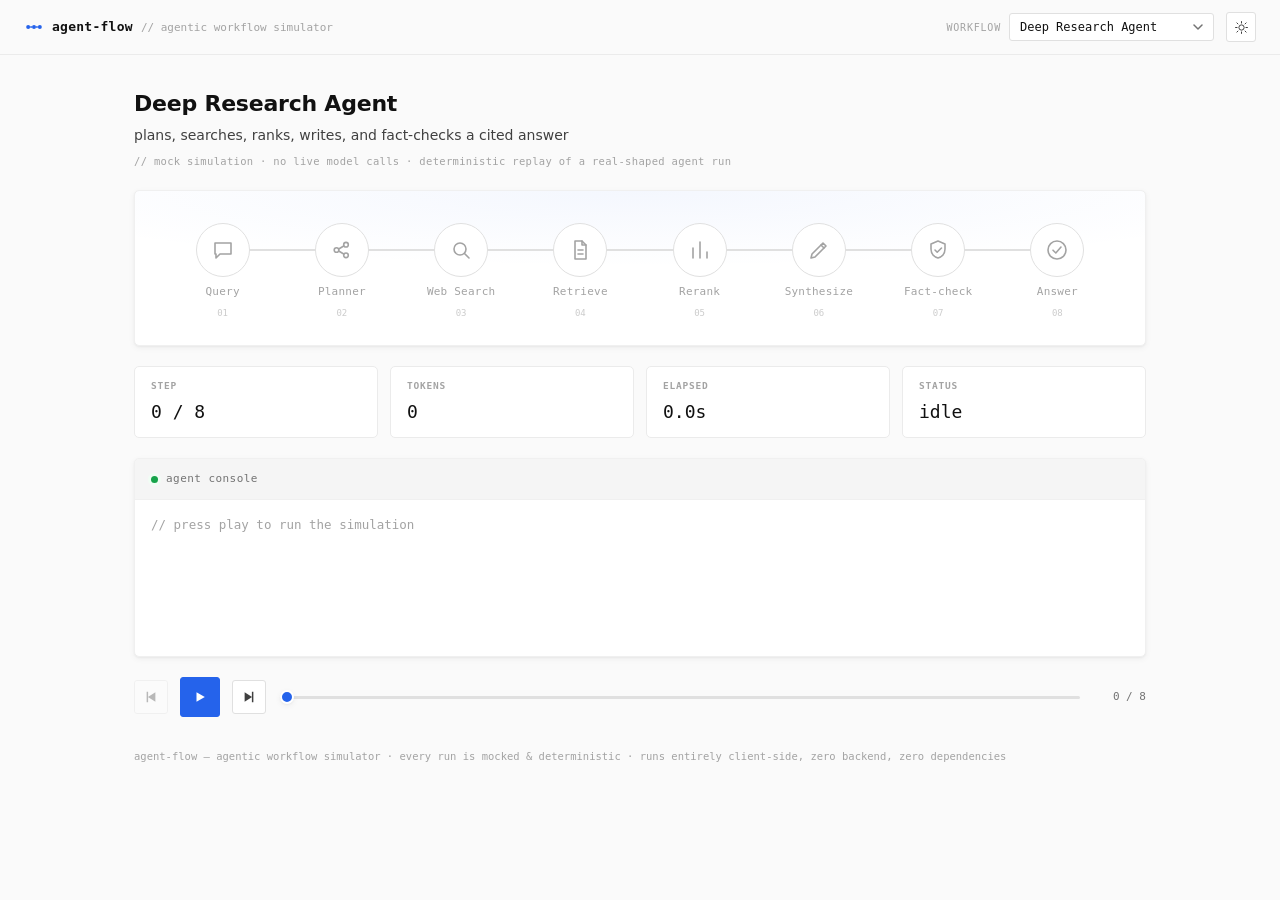
==== commit 49daf4ab: "Rename project to agent-flow (repo, worker, domain, branding)" ====
--- a/ui/index.html
+++ b/ui/index.html
@@ -3,14 +3,14 @@
 <head>
 <meta charset="UTF-8" />
 <meta name="viewport" content="width=device-width, initial-scale=1" />
-<title>gossip-rag — agentic workflow simulator</title>
+<title>agent-flow — agentic workflow simulator</title>
 <meta name="description" content="A mock agentic-AI workflow simulator: watch real-shaped agent pipelines (deep research, RAG Q&A, multi-agent code review) execute step by step. Fully mocked — no live model calls — deterministic replay." />
 <link rel="icon" href="data:image/svg+xml,%3Csvg xmlns='http://www.w3.org/2000/svg' viewBox='0 0 24 24'%3E%3Ccircle cx='5' cy='12' r='2.4' fill='%232563eb'/%3E%3Ccircle cx='12' cy='12' r='2.4' fill='%232563eb'/%3E%3Ccircle cx='19' cy='12' r='2.4' fill='%232563eb'/%3E%3Cpath d='M7.4 12h2.2M14.4 12h2.2' stroke='%232563eb' stroke-width='1.6'/%3E%3C/svg%3E" />
 <link rel="stylesheet" href="style.css" />
 <script>
   (function () {
     try {
-      var stored = localStorage.getItem("gossiprag-theme");
+      var stored = localStorage.getItem("agentflow-theme");
       var theme = stored || (window.matchMedia("(prefers-color-scheme: dark)").matches ? "dark" : "light");
       document.documentElement.setAttribute("data-theme", theme);
     } catch (e) {}
@@ -28,7 +28,7 @@
         <circle cx="19" cy="12" r="2.4" fill="currentColor" />
         <path d="M7.4 12h2.2M14.4 12h2.2" stroke="currentColor" stroke-width="1.6" />
       </svg>
-      <span class="topbar__name">gossip-rag</span>
+      <span class="topbar__name">agent-flow</span>
       <span class="topbar__tagline">// agentic workflow simulator</span>
     </div>
     <div class="topbar__controls">
@@ -104,7 +104,7 @@
     </div>
   </main>
 
-  <p class="footer">gossip-rag — agentic workflow simulator · every run is mocked &amp; deterministic · runs entirely client-side, zero backend, zero dependencies</p>
+  <p class="footer">agent-flow — agentic workflow simulator · every run is mocked &amp; deterministic · runs entirely client-side, zero backend, zero dependencies</p>
 </div>
 
 <script src="workflows.js"></script>
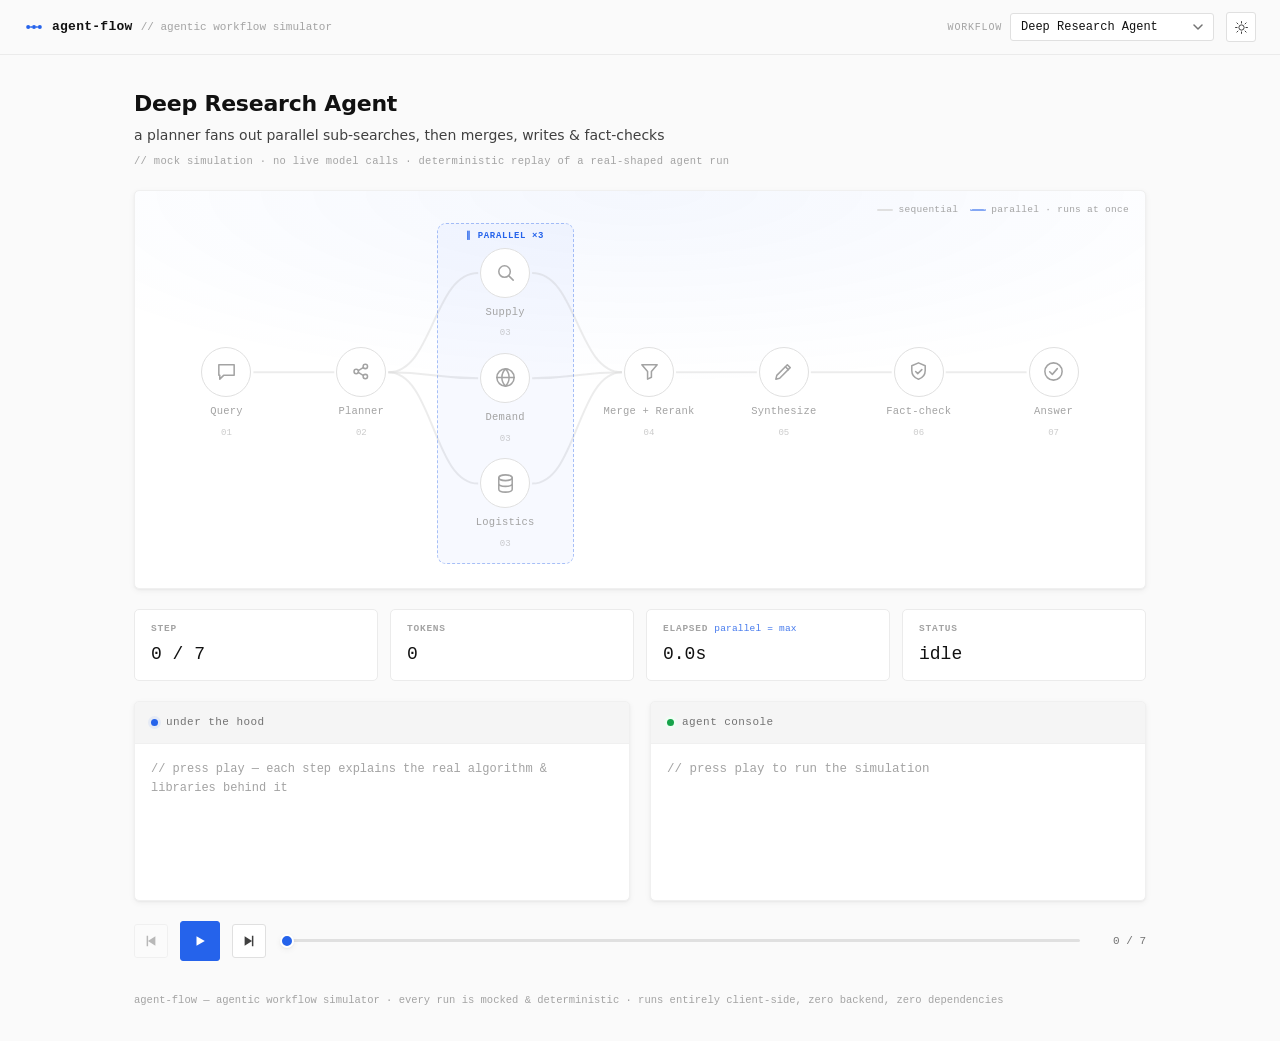
==== commit 36ab65b7: "Show parallel vs sequential execution + an 'under the hood' learning panel Rebuild the board around " ====
--- a/ui/index.html
+++ b/ui/index.html
@@ -65,28 +65,47 @@
       <i class="bf-corner bf-corner--tr" aria-hidden="true"></i>
       <i class="bf-corner bf-corner--bl" aria-hidden="true"></i>
       <i class="bf-corner bf-corner--br" aria-hidden="true"></i>
+      <div class="board__legend" aria-hidden="true">
+        <span class="board__legend-item"><i class="board__swatch board__swatch--seq"></i>sequential</span>
+        <span class="board__legend-item"><i class="board__swatch board__swatch--par"></i>parallel · runs at once</span>
+      </div>
       <div class="pipeline" id="pipeline"></div>
     </section>
 
     <div class="meters">
       <div class="meter"><span class="meter__label">step</span><span class="meter__value" id="mStep">0 / 0</span></div>
       <div class="meter"><span class="meter__label">tokens</span><span class="meter__value" id="mTokens">0</span></div>
-      <div class="meter"><span class="meter__label">elapsed</span><span class="meter__value" id="mElapsed">0.0s</span></div>
+      <div class="meter"><span class="meter__label">elapsed <em class="meter__hint">parallel = max</em></span><span class="meter__value" id="mElapsed">0.0s</span></div>
       <div class="meter meter--status"><span class="meter__label">status</span><span class="meter__value" id="mStatus">idle</span></div>
     </div>
 
-    <section class="console bracket-frame" aria-label="Agent console">
-      <i class="bf-corner bf-corner--tl" aria-hidden="true"></i>
-      <i class="bf-corner bf-corner--tr" aria-hidden="true"></i>
-      <i class="bf-corner bf-corner--bl" aria-hidden="true"></i>
-      <i class="bf-corner bf-corner--br" aria-hidden="true"></i>
-      <div class="console__head">
-        <span class="console__dot" aria-hidden="true"></span>
-        <span class="console__label">agent console</span>
-        <span class="console__meta" id="consoleMeta"></span>
-      </div>
-      <div class="console__body" id="consoleBody"></div>
-    </section>
+    <div class="panels">
+      <section class="uth bracket-frame" aria-label="Under the hood — how this step really works">
+        <i class="bf-corner bf-corner--tl" aria-hidden="true"></i>
+        <i class="bf-corner bf-corner--tr" aria-hidden="true"></i>
+        <i class="bf-corner bf-corner--bl" aria-hidden="true"></i>
+        <i class="bf-corner bf-corner--br" aria-hidden="true"></i>
+        <div class="console__head">
+          <span class="uth__dot" aria-hidden="true"></span>
+          <span class="console__label">under the hood</span>
+          <span class="console__meta" id="uthMode"></span>
+        </div>
+        <div class="uth__body" id="uthBody"></div>
+      </section>
+
+      <section class="console bracket-frame" aria-label="Agent console">
+        <i class="bf-corner bf-corner--tl" aria-hidden="true"></i>
+        <i class="bf-corner bf-corner--tr" aria-hidden="true"></i>
+        <i class="bf-corner bf-corner--bl" aria-hidden="true"></i>
+        <i class="bf-corner bf-corner--br" aria-hidden="true"></i>
+        <div class="console__head">
+          <span class="console__dot" aria-hidden="true"></span>
+          <span class="console__label">agent console</span>
+          <span class="console__meta" id="consoleMeta"></span>
+        </div>
+        <div class="console__body" id="consoleBody"></div>
+      </section>
+    </div>
 
     <div class="transport">
       <button id="stepBackBtn" class="transport__btn" type="button" aria-label="Step back">
--- a/ui/style.css
+++ b/ui/style.css
@@ -1,5 +1,5 @@
 /* ==========================================================================
-   gossip-rag trace viewer — "Calm Console" design language
+   agent-flow — "Calm Console" design language
    Tokens below are reused verbatim from the companion portfolio site this
    project pairs with. Quiet, restrained, instrument-panel aesthetic:
    thin hairlines, muted semantic color, no gradients/glow/bounce.
@@ -236,76 +236,101 @@
 .bf-corner--br { bottom: -1px; right: -1px; border-bottom: 1.5px solid var(--border-strong); border-right: 1.5px solid var(--border-strong); border-bottom-right-radius: 4px; }
 
 /* ==========================================================================
-   The pipeline board
+   The pipeline board — columns left→right; a column with >1 stage is parallel
    ========================================================================== */
 
 .board {
+  position: relative;
   padding: var(--space-8) var(--space-8) var(--space-6);
   background:
     radial-gradient(120% 90% at 50% 0%, color-mix(in srgb, var(--accent) 5%, transparent), transparent 55%),
     var(--surface);
   overflow: hidden;
 }
-@media (max-width: 720px) {
+@media (max-width: 780px) {
   .board { overflow-x: auto; padding: var(--space-6) var(--space-5); }
 }
+
+.board__legend {
+  position: absolute; top: var(--space-3); right: var(--space-4); z-index: 3;
+  display: flex; gap: var(--space-3);
+  font-family: var(--font-mono); font-size: 9.5px; letter-spacing: 0.03em; color: var(--text-4);
+}
+.board__legend-item { display: inline-flex; align-items: center; gap: 5px; }
+.board__swatch { width: 16px; height: 0; border-top: 2px solid var(--border-strong); border-radius: 2px; }
+.board__swatch--par { border-top-style: dashed; border-top-color: color-mix(in srgb, var(--accent) 55%, transparent); }
+@media (max-width: 560px) { .board__legend { display: none; } }
 
 .pipeline {
   position: relative;
   display: flex;
-  align-items: flex-start;
+  align-items: center;
   justify-content: space-between;
-  gap: var(--space-2);
-  min-width: 620px;
-  min-height: 96px;
-}
-
-/* the connecting rail + the completed-progress fill (positioned by JS) */
-.pipeline__track {
-  position: absolute;
-  height: 2px;
-  background: var(--border-strong);
-  border-radius: 2px;
-  margin-top: -1px;
-}
-.pipeline__progress {
-  position: absolute;
-  left: 0; top: 0;
-  height: 100%;
-  width: 0;
-  background: var(--accent);
-  border-radius: 2px;
-  box-shadow: 0 0 8px color-mix(in srgb, var(--accent) 45%, transparent);
-  transition: width 480ms cubic-bezier(0.4, 0, 0.2, 1);
-}
-/* the data packet that flies between stages */
-.pipeline__packet {
-  position: absolute;
-  left: 0; margin-left: -6px; margin-top: -6px;
-  width: 12px; height: 12px;
-  border-radius: 50%;
-  background: var(--accent);
-  box-shadow: 0 0 0 4px color-mix(in srgb, var(--accent) 16%, transparent), 0 0 14px 2px color-mix(in srgb, var(--accent) 55%, transparent);
-  opacity: 0;
-  transform: translateX(0);
-  transition: transform 480ms cubic-bezier(0.4, 0, 0.2, 1), opacity 220ms ease;
+  gap: var(--space-4);
+  min-width: 700px;
+  min-height: 150px;
+}
+
+/* the SVG connector overlay (edges + flying packets), behind the cards */
+.pipe-svg { position: absolute; inset: 0; width: 100%; height: 100%; z-index: 0; overflow: visible; pointer-events: none; }
+.edge {
+  fill: none;
+  stroke: var(--border-strong);
+  stroke-width: 2;
+  opacity: 0.6;
+  transition: stroke 320ms ease, opacity 320ms ease;
+}
+.edge.is-lit {
+  stroke: var(--accent);
+  opacity: 1;
+  filter: drop-shadow(0 0 3px color-mix(in srgb, var(--accent) 45%, transparent));
+}
+.pipe-packet {
+  fill: var(--accent);
+  filter: drop-shadow(0 0 6px color-mix(in srgb, var(--accent) 75%, transparent));
+}
+
+/* a column: single stage, or several stacked = parallel */
+.pipe-col {
+  position: relative;
+  z-index: 1;
+  flex: 1 1 0;
+  min-width: 76px;
+  align-self: stretch;
+  display: flex;
+  flex-direction: column;
+  align-items: center;
+  justify-content: center;
+  gap: var(--space-4);
+}
+.pipe-col--parallel {
+  gap: var(--space-3);
+  padding: 24px var(--space-2) var(--space-3);
+  border: 1px dashed color-mix(in srgb, var(--accent) 38%, transparent);
+  border-radius: var(--radius-lg);
+  background: color-mix(in srgb, var(--accent) 3.5%, transparent);
+}
+.pipe-col__tag {
+  position: absolute; top: 6px; left: 50%; transform: translateX(-50%);
+  white-space: nowrap;
+  font-family: var(--font-mono); font-size: 9px; font-weight: 600;
+  letter-spacing: 0.07em; text-transform: uppercase;
+  color: var(--accent);
 }
 
 /* stage cards */
 .stage {
   position: relative;
-  z-index: 1;
-  flex: 1 1 0;
-  min-width: 66px;
   display: flex;
   flex-direction: column;
   align-items: center;
   gap: var(--space-2);
   text-align: center;
+  cursor: pointer;
 }
 .stage__icon {
   position: relative;
-  width: 54px; height: 54px;
+  width: 50px; height: 50px;
   display: grid; place-items: center;
   border-radius: 50%;
   background: var(--surface);
@@ -313,18 +338,19 @@
   color: var(--text-4);
   transition: color 260ms ease, border-color 260ms ease, background 260ms ease, transform 260ms ease, box-shadow 260ms ease;
 }
-.stage__icon svg { width: 24px; height: 24px; }
+.stage__icon svg { width: 23px; height: 23px; }
 .stage__label {
   font-family: var(--font-mono);
-  font-size: 11px; letter-spacing: 0.02em; line-height: 1.3;
+  font-size: 10.5px; letter-spacing: 0.02em; line-height: 1.3;
   color: var(--text-4);
-  max-width: 88px;
+  max-width: 92px;
   transition: color 260ms ease;
 }
 .stage__step {
   font-family: var(--font-mono); font-size: 9px; color: var(--text-4); opacity: 0.55;
   font-feature-settings: "tnum";
 }
+.stage:hover .stage__icon { border-color: var(--text-4); color: var(--text-3); }
 
 .stage.is-active .stage__icon {
   color: var(--accent);
@@ -370,6 +396,11 @@
 .meter__label {
   font-family: var(--font-mono); font-size: 9.5px; font-weight: 600;
   letter-spacing: 0.08em; text-transform: uppercase; color: var(--text-4);
+  display: flex; align-items: baseline; gap: 6px;
+}
+.meter__hint {
+  font-style: normal; font-weight: 500; letter-spacing: 0.02em;
+  text-transform: none; color: var(--accent); opacity: 0.85;
 }
 .meter__value {
   font-family: var(--font-mono); font-size: 18px; font-weight: 500;
@@ -380,10 +411,17 @@
 .meter__value.is-done { color: var(--green); }
 
 /* ==========================================================================
-   Agent console
-   ========================================================================== */
-
-.console { padding: 0; overflow: hidden; }
+   Panels — "under the hood" learning panel + agent console, side by side
+   ========================================================================== */
+
+.panels {
+  display: grid;
+  grid-template-columns: minmax(0, 1fr) minmax(0, 1fr);
+  gap: var(--space-5);
+  align-items: stretch;
+}
+@media (max-width: 880px) { .panels { grid-template-columns: 1fr; } }
+
 .console__head {
   display: flex; align-items: center; gap: var(--space-2);
   padding: var(--space-3) var(--space-4);
@@ -396,12 +434,57 @@
   box-shadow: 0 0 0 3px var(--green-subtle);
   animation: livePulse 2.4s ease-in-out infinite;
 }
+.uth__dot {
+  width: 7px; height: 7px; border-radius: 50%;
+  background: var(--accent);
+  box-shadow: 0 0 0 3px var(--accent-ghost);
+}
 @keyframes livePulse { 0%, 100% { opacity: 1; } 50% { opacity: 0.5; } }
 .console__label { font-family: var(--font-mono); font-size: 11px; letter-spacing: 0.04em; color: var(--text-3); }
 .console__meta { margin-left: auto; font-family: var(--font-mono); font-size: 10.5px; color: var(--text-4); }
+.console__meta.is-parallel { color: var(--accent); }
+
+/* ---- under the hood ---- */
+.uth { padding: 0; overflow: hidden; display: flex; flex-direction: column; }
+.uth__body {
+  padding: var(--space-4);
+  min-height: 156px; max-height: 264px; overflow-y: auto;
+  display: flex; flex-direction: column; gap: var(--space-4);
+}
+.uth__hint { font-family: var(--font-mono); font-size: 12px; color: var(--text-4); line-height: 1.6; }
+
+.uth__stage { display: flex; flex-direction: column; gap: 7px; animation: logIn 260ms ease-out; }
+.uth__stage + .uth__stage { padding-top: var(--space-4); border-top: 1px dashed var(--border); }
+.uth__stagehead { display: flex; align-items: center; gap: var(--space-2); }
+.uth__ico {
+  width: 26px; height: 26px; flex-shrink: 0;
+  display: grid; place-items: center;
+  border-radius: var(--radius-sm);
+  background: var(--accent-ghost); color: var(--accent);
+}
+.uth__ico svg { width: 16px; height: 16px; }
+.uth__name {
+  font-family: var(--font-mono); font-size: 12.5px; font-weight: 600;
+  letter-spacing: 0.01em; color: var(--text);
+}
+.uth__algo { font-size: 12.5px; line-height: 1.55; color: var(--text-2); }
+.uth__libs { display: flex; flex-wrap: wrap; align-items: center; gap: 5px; margin-top: 1px; }
+.uth__libslabel {
+  font-family: var(--font-mono); font-size: 8.5px; font-weight: 600;
+  letter-spacing: 0.09em; text-transform: uppercase; color: var(--text-4);
+  margin-right: 2px;
+}
+.uth__lib {
+  font-family: var(--font-mono); font-size: 10.5px; color: var(--text-2);
+  background: var(--surface-2); border: 1px solid var(--border);
+  border-radius: var(--radius-sm); padding: 2px 7px;
+}
+
+/* ---- agent console ---- */
+.console { padding: 0; overflow: hidden; display: flex; flex-direction: column; }
 .console__body {
   padding: var(--space-4);
-  min-height: 156px; max-height: 250px; overflow-y: auto;
+  min-height: 156px; max-height: 264px; overflow-y: auto;
   display: flex; flex-direction: column; gap: var(--space-3);
   font-family: var(--font-mono); font-size: 12.5px; line-height: 1.5;
 }
@@ -429,6 +512,14 @@
 @keyframes blink { 50% { opacity: 0; } }
 .logline--done .logline__stage { color: var(--green); background: var(--green-subtle); }
 .logline--done .logline__body { color: var(--green); }
+
+/* the "N agents in parallel" fork marker before a parallel column's logs */
+.logline--fork { margin-bottom: -2px; }
+.logline__fork {
+  font-size: 10px; letter-spacing: 0.03em; color: var(--accent);
+  padding-left: 2px; border-left: 2px solid color-mix(in srgb, var(--accent) 45%, transparent);
+  padding-left: 8px;
+}
 
 /* ==========================================================================
    Transport (playback controls)
@@ -495,7 +586,7 @@
 }
 
 @media (prefers-reduced-motion: reduce) {
-  .pipeline__packet, .pipeline__progress, .stage__icon { transition: none !important; }
+  .edge, .stage__icon { transition: none !important; }
   .stage--pulse .stage__icon::after, .console__dot { animation: none !important; }
-  .logline { animation: none !important; }
-}
+  .logline, .uth__stage { animation: none !important; }
+}
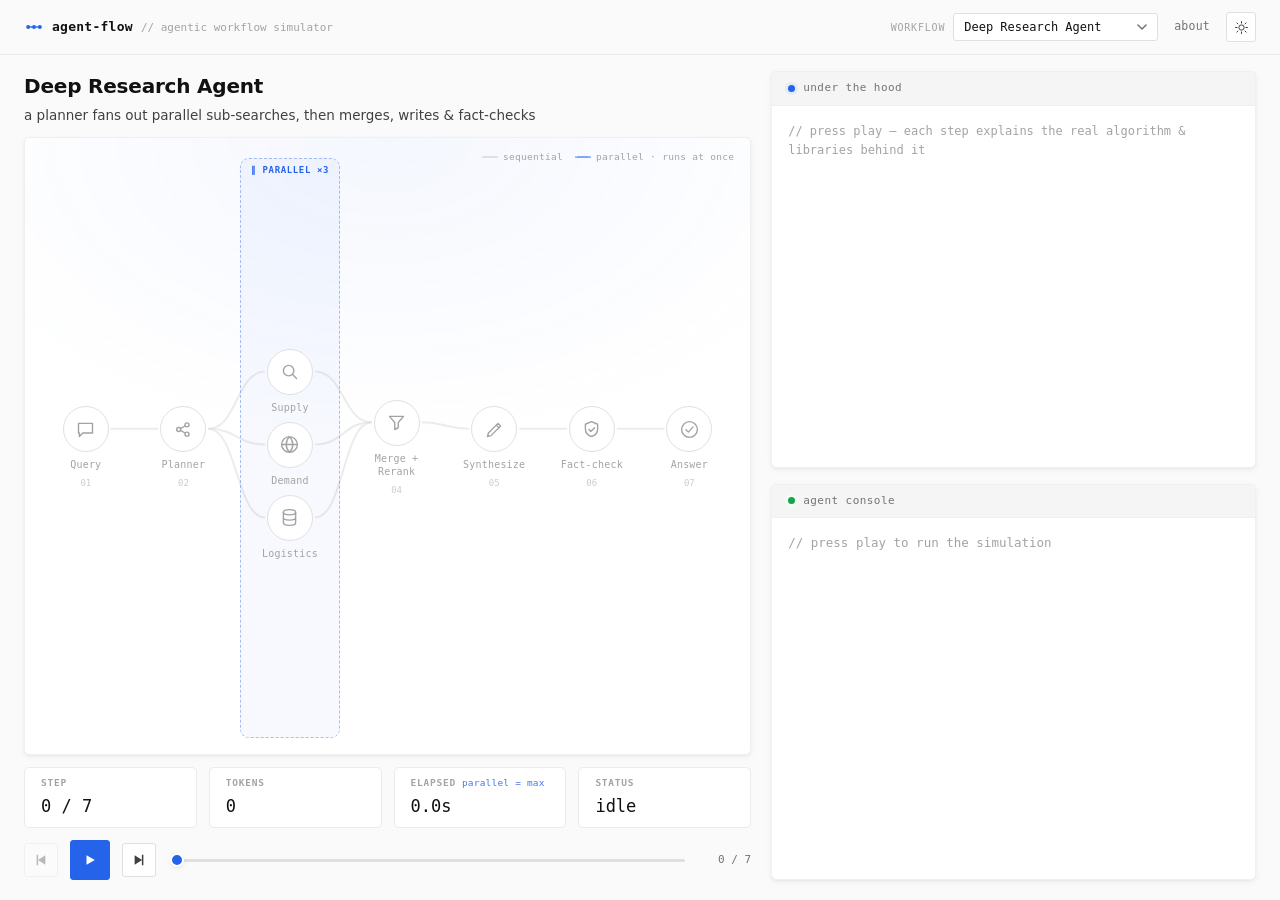
==== commit 85dae1fc: "Add an about / introduction page A standalone intro at /about that briefs a newcomer in ~60 seconds:" ====
--- a/ui/index.html
+++ b/ui/index.html
@@ -17,7 +17,7 @@
   })();
 </script>
 </head>
-<body>
+<body class="player">
 <div class="app">
 
   <header class="topbar">
@@ -36,6 +36,7 @@
         <span class="scenario-picker__label">workflow</span>
         <select id="workflowSelect" class="scenario-picker__select" aria-label="Choose workflow"></select>
       </label>
+      <a class="topbar__link" href="about.html" title="What is this?">about</a>
       <button id="themeToggle" class="icon-btn" type="button" aria-label="Toggle light/dark theme" title="Toggle theme (t)">
         <svg class="icon-sun" viewBox="0 0 24 24" aria-hidden="true">
           <circle cx="12" cy="12" r="4.2" fill="none" stroke="currentColor" stroke-width="1.6" />
--- a/ui/style.css
+++ b/ui/style.css
@@ -198,23 +198,28 @@
 .error-banner strong { font-weight: 700; }
 
 /* ==========================================================================
-   Layout — the workflow player is a single centered column
-   ========================================================================== */
+   Layout — a single centered column by default (mobile-first / short screens);
+   on a large enough viewport it becomes a fixed app-shell that fits one frame
+   (see the app-shell media query at the very bottom).
+   ========================================================================== */
+
+.app { display: flex; flex-direction: column; min-height: 100%; }
 
 .stage-wrap {
-  max-width: 1060px;
+  width: 100%;
+  max-width: 1080px;
   margin: 0 auto;
-  padding: var(--space-8) var(--space-6);
+  padding: var(--space-6) var(--space-6) var(--space-8);
   display: flex;
   flex-direction: column;
-  gap: var(--space-5);
-}
-
-.wf-head { }
-.wf-title { font-size: 22px; font-weight: 700; letter-spacing: -0.01em; color: var(--text); }
-.wf-subtitle { margin-top: 5px; font-size: 14px; color: var(--text-2); }
+  gap: var(--space-4);
+}
+
+.wf-head { flex: none; }
+.wf-title { font-size: 20px; font-weight: 700; letter-spacing: -0.01em; color: var(--text); }
+.wf-subtitle { margin-top: 4px; font-size: 13.5px; color: var(--text-2); }
 .wf-note {
-  margin-top: var(--space-2);
+  margin-top: 6px;
   font-family: var(--font-mono); font-size: 10.5px; letter-spacing: 0.03em; color: var(--text-4);
 }
 
@@ -241,14 +246,15 @@
 
 .board {
   position: relative;
-  padding: var(--space-8) var(--space-8) var(--space-6);
+  flex: none;
+  padding: var(--space-6) var(--space-6) var(--space-5);
   background:
     radial-gradient(120% 90% at 50% 0%, color-mix(in srgb, var(--accent) 5%, transparent), transparent 55%),
     var(--surface);
   overflow: hidden;
 }
-@media (max-width: 780px) {
-  .board { overflow-x: auto; padding: var(--space-6) var(--space-5); }
+@media (max-width: 820px) {
+  .board { overflow-x: auto; padding: var(--space-5) var(--space-4); }
 }
 
 .board__legend {
@@ -263,12 +269,13 @@
 
 .pipeline {
   position: relative;
+  height: 100%;
   display: flex;
   align-items: center;
   justify-content: space-between;
   gap: var(--space-4);
-  min-width: 700px;
-  min-height: 150px;
+  min-width: 680px;
+  min-height: 236px;
 }
 
 /* the SVG connector overlay (edges + flying packets), behind the cards */
@@ -278,7 +285,7 @@
   stroke: var(--border-strong);
   stroke-width: 2;
   opacity: 0.6;
-  transition: stroke 320ms ease, opacity 320ms ease;
+  transition: stroke 420ms ease, opacity 420ms ease;
 }
 .edge.is-lit {
   stroke: var(--accent);
@@ -295,23 +302,25 @@
   position: relative;
   z-index: 1;
   flex: 1 1 0;
-  min-width: 76px;
+  min-width: 72px;
   align-self: stretch;
   display: flex;
   flex-direction: column;
   align-items: center;
   justify-content: center;
-  gap: var(--space-4);
+  gap: var(--space-3);
 }
 .pipe-col--parallel {
-  gap: var(--space-3);
-  padding: 24px var(--space-2) var(--space-3);
+  gap: var(--space-2);
+  padding: 20px var(--space-2) var(--space-2);
   border: 1px dashed color-mix(in srgb, var(--accent) 38%, transparent);
   border-radius: var(--radius-lg);
   background: color-mix(in srgb, var(--accent) 3.5%, transparent);
 }
+/* one shared step number reads as one step — don't repeat it per branch */
+.pipe-col--parallel .stage__step { display: none; }
 .pipe-col__tag {
-  position: absolute; top: 6px; left: 50%; transform: translateX(-50%);
+  position: absolute; top: 5px; left: 50%; transform: translateX(-50%);
   white-space: nowrap;
   font-family: var(--font-mono); font-size: 9px; font-weight: 600;
   letter-spacing: 0.07em; text-transform: uppercase;
@@ -324,27 +333,27 @@
   display: flex;
   flex-direction: column;
   align-items: center;
-  gap: var(--space-2);
+  gap: 6px;
   text-align: center;
   cursor: pointer;
 }
 .stage__icon {
   position: relative;
-  width: 50px; height: 50px;
+  width: 46px; height: 46px;
   display: grid; place-items: center;
   border-radius: 50%;
   background: var(--surface);
   border: 1.5px solid var(--border-strong);
   color: var(--text-4);
-  transition: color 260ms ease, border-color 260ms ease, background 260ms ease, transform 260ms ease, box-shadow 260ms ease;
-}
-.stage__icon svg { width: 23px; height: 23px; }
+  transition: color 340ms ease, border-color 340ms ease, background 340ms ease, transform 340ms ease, box-shadow 340ms ease;
+}
+.stage__icon svg { width: 21px; height: 21px; }
 .stage__label {
   font-family: var(--font-mono);
-  font-size: 10.5px; letter-spacing: 0.02em; line-height: 1.3;
+  font-size: 10px; letter-spacing: 0.02em; line-height: 1.3;
   color: var(--text-4);
   max-width: 92px;
-  transition: color 260ms ease;
+  transition: color 340ms ease;
 }
 .stage__step {
   font-family: var(--font-mono); font-size: 9px; color: var(--text-4); opacity: 0.55;
@@ -372,7 +381,7 @@
   position: absolute; inset: -3px;
   border-radius: 50%;
   border: 2px solid var(--accent);
-  animation: ringPulse 640ms ease-out forwards;
+  animation: ringPulse 760ms ease-out forwards;
   pointer-events: none;
 }
 @keyframes ringPulse {
@@ -384,14 +393,14 @@
    Meters
    ========================================================================== */
 
-.meters { display: flex; gap: var(--space-3); flex-wrap: wrap; }
+.meters { display: flex; gap: var(--space-3); flex-wrap: wrap; flex: none; }
 .meter {
-  flex: 1 1 0; min-width: 116px;
+  flex: 1 1 0; min-width: 112px;
   background: var(--surface);
   border: 1px solid var(--border);
   border-radius: var(--radius);
-  padding: var(--space-3) var(--space-4);
-  display: flex; flex-direction: column; gap: 5px;
+  padding: var(--space-2) var(--space-4);
+  display: flex; flex-direction: column; gap: 3px;
 }
 .meter__label {
   font-family: var(--font-mono); font-size: 9.5px; font-weight: 600;
@@ -403,7 +412,7 @@
   text-transform: none; color: var(--accent); opacity: 0.85;
 }
 .meter__value {
-  font-family: var(--font-mono); font-size: 18px; font-weight: 500;
+  font-family: var(--font-mono); font-size: 17px; font-weight: 500;
   color: var(--text); font-feature-settings: "tnum";
   transition: color 200ms ease;
 }
@@ -417,16 +426,18 @@
 .panels {
   display: grid;
   grid-template-columns: minmax(0, 1fr) minmax(0, 1fr);
-  gap: var(--space-5);
+  gap: var(--space-4);
   align-items: stretch;
-}
-@media (max-width: 880px) { .panels { grid-template-columns: 1fr; } }
+  flex: none;
+}
+@media (max-width: 820px) { .panels { grid-template-columns: 1fr; } }
 
 .console__head {
   display: flex; align-items: center; gap: var(--space-2);
-  padding: var(--space-3) var(--space-4);
+  padding: var(--space-2) var(--space-4);
   border-bottom: 1px solid var(--line);
   background: var(--surface-2);
+  flex: none;
 }
 .console__dot {
   width: 7px; height: 7px; border-radius: 50%;
@@ -448,7 +459,7 @@
 .uth { padding: 0; overflow: hidden; display: flex; flex-direction: column; }
 .uth__body {
   padding: var(--space-4);
-  min-height: 156px; max-height: 264px; overflow-y: auto;
+  min-height: 150px; max-height: 248px; overflow-y: auto;
   display: flex; flex-direction: column; gap: var(--space-4);
 }
 .uth__hint { font-family: var(--font-mono); font-size: 12px; color: var(--text-4); line-height: 1.6; }
@@ -484,7 +495,7 @@
 .console { padding: 0; overflow: hidden; display: flex; flex-direction: column; }
 .console__body {
   padding: var(--space-4);
-  min-height: 156px; max-height: 264px; overflow-y: auto;
+  min-height: 150px; max-height: 248px; overflow-y: auto;
   display: flex; flex-direction: column; gap: var(--space-3);
   font-family: var(--font-mono); font-size: 12.5px; line-height: 1.5;
 }
@@ -517,7 +528,7 @@
 .logline--fork { margin-bottom: -2px; }
 .logline__fork {
   font-size: 10px; letter-spacing: 0.03em; color: var(--accent);
-  padding-left: 2px; border-left: 2px solid color-mix(in srgb, var(--accent) 45%, transparent);
+  border-left: 2px solid color-mix(in srgb, var(--accent) 45%, transparent);
   padding-left: 8px;
 }
 
@@ -525,7 +536,7 @@
    Transport (playback controls)
    ========================================================================== */
 
-.transport { display: flex; align-items: center; gap: var(--space-3); }
+.transport { display: flex; align-items: center; gap: var(--space-3); flex: none; }
 .transport__btn {
   display: inline-flex; align-items: center; justify-content: center;
   width: 34px; height: 34px; flex-shrink: 0;
@@ -574,15 +585,71 @@
    ========================================================================== */
 
 .footer {
-  max-width: 1060px; margin: 0 auto;
-  padding: 0 var(--space-6) var(--space-8);
+  width: 100%; max-width: 1080px; margin: 0 auto;
+  padding: 0 var(--space-6) var(--space-6);
   font-family: var(--font-mono); font-size: 10.5px; color: var(--text-4);
 }
 
 @media (max-width: 720px) {
-  .stage-wrap { padding: var(--space-5) var(--space-4); }
+  .stage-wrap { padding: var(--space-4) var(--space-4) var(--space-6); }
   .meters { gap: var(--space-2); }
   .meter { min-width: calc(50% - var(--space-2)); }
+}
+
+/* ==========================================================================
+   App-shell — on a large enough viewport, lock the whole player into one
+   frame: no page scroll, the board sits up top, the panels fill the middle
+   (scrolling internally), and the meters + transport stay pinned in view.
+   Below this threshold we fall back to the normal scrolling column above,
+   so short/mobile screens never get clipped or congested.
+   ========================================================================== */
+
+@media (min-width: 1200px) and (min-height: 560px) {
+  /* scoped to the player page (body.player) so the about page — which shares
+     this stylesheet — still scrolls normally on desktop. */
+  body.player { overflow: hidden; }
+  body.player .app { height: 100vh; overflow: hidden; }
+  body.player .topbar { flex: 0 0 auto; }
+
+  /* two-column cockpit: title + diagram + meters + slider stack down the
+     LEFT; the two reading panels fill the full-height RIGHT column. Uses
+     grid-areas over the existing flat markup, so no HTML regroup is needed. */
+  body.player .stage-wrap {
+    flex: 1 1 auto;
+    min-height: 0;
+    max-width: 1440px;
+    padding: var(--space-4) var(--space-6) var(--space-5);
+    display: grid;
+    grid-template-columns: minmax(0, 1.5fr) minmax(340px, 1fr);
+    grid-template-rows: auto minmax(0, 1fr) auto auto;
+    grid-template-areas:
+      "head      panels"
+      "board     panels"
+      "meters    panels"
+      "transport panels";
+    column-gap: var(--space-5);
+    row-gap: var(--space-3);
+    overflow: hidden;
+  }
+  body.player .wf-head   { grid-area: head; }
+  /* clip, not scroll: the lit-edge glow / packet drop-shadow paints a few px
+     outside the pipeline box, and overflow:auto would turn that into stray
+     scrollbars. Content itself always fits at this breakpoint. */
+  body.player .board     { grid-area: board; height: auto; min-height: 0; overflow: hidden; padding: var(--space-5) var(--space-5) var(--space-4); }
+  body.player .meters    { grid-area: meters; }
+  body.player .transport { grid-area: transport; }
+  body.player .panels {
+    grid-area: panels;
+    display: flex;
+    flex-direction: column;
+    gap: var(--space-4);
+    min-height: 0;
+  }
+  body.player .uth, body.player .console { flex: 1 1 0; min-height: 0; }
+  body.player .uth__body, body.player .console__body { min-height: 0; max-height: none; flex: 1 1 auto; }
+
+  body.player .wf-note { display: none; } /* reclaim the row; the footer note still says it */
+  body.player .footer  { display: none; }
 }
 
 @media (prefers-reduced-motion: reduce) {
@@ -590,3 +657,186 @@
   .stage--pulse .stage__icon::after, .console__dot { animation: none !important; }
   .logline, .uth__stage { animation: none !important; }
 }
+
+/* ==========================================================================
+   About / introduction page
+   ========================================================================== */
+
+.mono { font-family: var(--font-mono); }
+.nowrap { white-space: nowrap; }
+
+/* topbar link + cta (shared by both pages) */
+.topbar__link {
+  font-family: var(--font-mono); font-size: 11.5px; letter-spacing: 0.02em;
+  color: var(--text-3); text-decoration: none; padding: 4px 4px;
+  border-bottom: 1px solid transparent; transition: color var(--t-fast), border-color var(--t-fast);
+}
+.topbar__link:hover { color: var(--accent); border-bottom-color: color-mix(in srgb, var(--accent) 45%, transparent); }
+.topbar__cta {
+  font-family: var(--font-mono); font-size: 12px; letter-spacing: 0.01em;
+  color: #fff; background: var(--accent); border: 1px solid var(--accent);
+  border-radius: var(--radius-sm); padding: 6px 12px; text-decoration: none;
+  transition: background var(--t-fast);
+}
+.topbar__cta:hover { background: var(--accent-hover); border-color: var(--accent-hover); }
+html[data-theme="dark"] .topbar__cta { color: var(--bg); }
+@media (max-width: 560px) { .topbar__cta { display: none; } }
+
+.about-wrap {
+  width: 100%; max-width: 940px; margin: 0 auto;
+  padding: var(--space-8) var(--space-6) var(--space-8);
+}
+
+/* hero */
+.about-hero { padding: var(--space-6) 0 var(--space-8); border-bottom: 1px solid var(--line); }
+.about-eyebrow {
+  font-family: var(--font-mono); font-size: 11px; letter-spacing: 0.06em;
+  color: var(--accent); margin-bottom: var(--space-4);
+}
+.about-title {
+  font-size: clamp(26px, 4.2vw, 38px); font-weight: 700; line-height: 1.12;
+  letter-spacing: -0.015em; color: var(--text); max-width: 16ch;
+}
+.about-lead {
+  margin-top: var(--space-4); max-width: 62ch;
+  font-size: 15.5px; line-height: 1.62; color: var(--text-2);
+}
+.about-lead b { color: var(--text); font-weight: 600; }
+.about-actions { margin-top: var(--space-6); display: flex; flex-wrap: wrap; gap: var(--space-3); }
+
+.btn {
+  display: inline-flex; align-items: center; gap: 6px;
+  font-family: var(--font-mono); font-size: 13px; letter-spacing: 0.01em;
+  padding: 10px 18px; border-radius: var(--radius); text-decoration: none;
+  border: 1px solid transparent; transition: background var(--t-fast), border-color var(--t-fast), transform var(--t-fast), color var(--t-fast);
+}
+.btn:active { transform: translateY(1px); }
+.btn--primary { background: var(--accent); border-color: var(--accent); color: #fff; box-shadow: var(--shadow-sm); }
+.btn--primary:hover { background: var(--accent-hover); border-color: var(--accent-hover); }
+html[data-theme="dark"] .btn--primary { color: var(--bg); }
+.btn--ghost { background: var(--surface); border-color: var(--border-strong); color: var(--text-2); }
+.btn--ghost:hover { border-color: var(--text-4); color: var(--text); }
+.btn--lg { padding: 13px 26px; font-size: 14px; }
+
+/* sections */
+.about-section { padding-top: var(--space-8); }
+.about-kicker {
+  font-family: var(--font-mono); font-size: 10.5px; font-weight: 600;
+  letter-spacing: 0.12em; text-transform: uppercase; color: var(--text-4);
+}
+.about-h2 { margin-top: var(--space-2); font-size: 22px; font-weight: 700; letter-spacing: -0.01em; color: var(--text); }
+.about-intro { margin-top: var(--space-3); max-width: 66ch; font-size: 14.5px; line-height: 1.6; color: var(--text-3); }
+
+/* concept cards */
+.about-cards {
+  margin-top: var(--space-6);
+  display: grid; grid-template-columns: repeat(auto-fit, minmax(238px, 1fr)); gap: var(--space-4);
+}
+.about-card {
+  position: relative;
+  background: var(--surface); border: 1px solid var(--border);
+  border-radius: var(--radius); padding: var(--space-4) var(--space-4) var(--space-5);
+  transition: border-color var(--t-fast), transform var(--t-fast);
+}
+.about-card::before {
+  content: ""; position: absolute; top: 8px; left: 8px; width: 11px; height: 11px;
+  border-top: 1.5px solid var(--border-strong); border-left: 1.5px solid var(--border-strong);
+  border-top-left-radius: 3px; transition: border-color var(--t-fast);
+}
+.about-card:hover { border-color: var(--border-strong); transform: translateY(-2px); }
+.about-card:hover::before { border-color: var(--accent); }
+.about-card__term {
+  display: block; font-family: var(--font-mono); font-size: 12.5px; font-weight: 600;
+  color: var(--accent); margin-bottom: 7px; letter-spacing: 0.01em;
+}
+.about-card__def { font-size: 13.5px; line-height: 1.55; color: var(--text-2); }
+
+/* anatomy timeline */
+.about-steps { list-style: none; margin: var(--space-6) 0 0; padding: 0; position: relative; }
+.about-steps::before {
+  content: ""; position: absolute; left: 15px; top: 14px; bottom: 22px; width: 2px;
+  background: var(--border); z-index: 0;
+}
+.about-step { position: relative; display: flex; gap: var(--space-4); padding-bottom: var(--space-6); }
+.about-step:last-child { padding-bottom: 0; }
+.about-step__num {
+  position: relative; z-index: 1; flex-shrink: 0;
+  width: 32px; height: 32px; border-radius: 50%;
+  display: grid; place-items: center;
+  background: var(--surface); border: 1.5px solid var(--accent); color: var(--accent);
+  font-family: var(--font-mono); font-size: 13px; font-weight: 600; font-feature-settings: "tnum";
+}
+.about-step__body { padding-top: 3px; }
+.about-step__title {
+  display: flex; align-items: center; gap: var(--space-2);
+  font-size: 15px; font-weight: 600; color: var(--text); margin-bottom: 5px;
+}
+.about-step__ico {
+  width: 26px; height: 26px; flex-shrink: 0; display: grid; place-items: center;
+  border-radius: var(--radius-sm); background: var(--accent-ghost); color: var(--accent);
+}
+.about-step__ico svg { width: 16px; height: 16px; }
+.about-step__desc { font-size: 13.5px; line-height: 1.58; color: var(--text-2); max-width: 64ch; }
+.about-step__map {
+  margin-top: 8px; display: inline-block;
+  font-family: var(--font-mono); font-size: 11px; color: var(--text-3);
+  background: var(--surface-2); border: 1px solid var(--border);
+  border-radius: var(--radius-sm); padding: 4px 9px;
+}
+.about-step__map b { color: var(--accent); font-weight: 600; }
+
+.about-frameworks {
+  margin-top: var(--space-6); padding: var(--space-4);
+  background: var(--surface-2); border: 1px solid var(--border); border-radius: var(--radius);
+  font-size: 13.5px; line-height: 1.6; color: var(--text-2);
+}
+.about-frameworks b { color: var(--text); font-weight: 600; }
+
+/* real vs mocked */
+.about-real {
+  margin-top: var(--space-6);
+  display: grid; grid-template-columns: 1fr 1fr; gap: var(--space-4);
+}
+@media (max-width: 640px) { .about-real { grid-template-columns: 1fr; } }
+.about-real__col {
+  background: var(--surface); border: 1px solid var(--border);
+  border-radius: var(--radius); padding: var(--space-4) var(--space-5) var(--space-5);
+}
+.about-real__col--yes { border-color: color-mix(in srgb, var(--green) 40%, var(--border)); background: var(--green-subtle); }
+.about-real__col--no { border-color: var(--border-strong); }
+.about-real__head {
+  display: flex; align-items: center; gap: 8px;
+  font-family: var(--font-mono); font-size: 12px; font-weight: 600;
+  letter-spacing: 0.05em; text-transform: uppercase; margin-bottom: var(--space-3);
+}
+.about-real__col--yes .about-real__head { color: var(--green); }
+.about-real__col--no .about-real__head { color: var(--text-4); }
+.about-real__mark {
+  width: 18px; height: 18px; border-radius: 50%; display: grid; place-items: center;
+  font-size: 11px; font-weight: 700;
+}
+.about-real__col--yes .about-real__mark { background: var(--green); color: var(--green-subtle); }
+.about-real__col--no .about-real__mark { background: var(--surface-2); color: var(--text-3); border: 1px solid var(--border-strong); }
+.about-real__list { margin: 0; padding-left: 18px; display: flex; flex-direction: column; gap: 7px; }
+.about-real__list li { font-size: 13px; line-height: 1.5; color: var(--text-2); }
+.about-real__col--yes .about-real__list li { color: color-mix(in srgb, var(--green) 60%, var(--text)); }
+
+.about-note {
+  margin-top: var(--space-5); text-align: center;
+  font-size: 14px; line-height: 1.6; color: var(--text-3); font-style: italic;
+  max-width: 60ch; margin-left: auto; margin-right: auto;
+}
+
+/* cta */
+.about-cta {
+  margin-top: var(--space-8); padding: var(--space-8) var(--space-6);
+  text-align: center; border-top: 1px solid var(--line);
+}
+.about-cta__title { font-size: 20px; font-weight: 700; color: var(--text); margin-bottom: var(--space-5); }
+.about-cta__hint { margin-top: var(--space-3); font-family: var(--font-mono); font-size: 11.5px; color: var(--text-4); }
+
+.about .footer { text-align: center; padding-top: var(--space-6); }
+
+@media (max-width: 600px) {
+  .about-wrap { padding: var(--space-6) var(--space-4); }
+}
